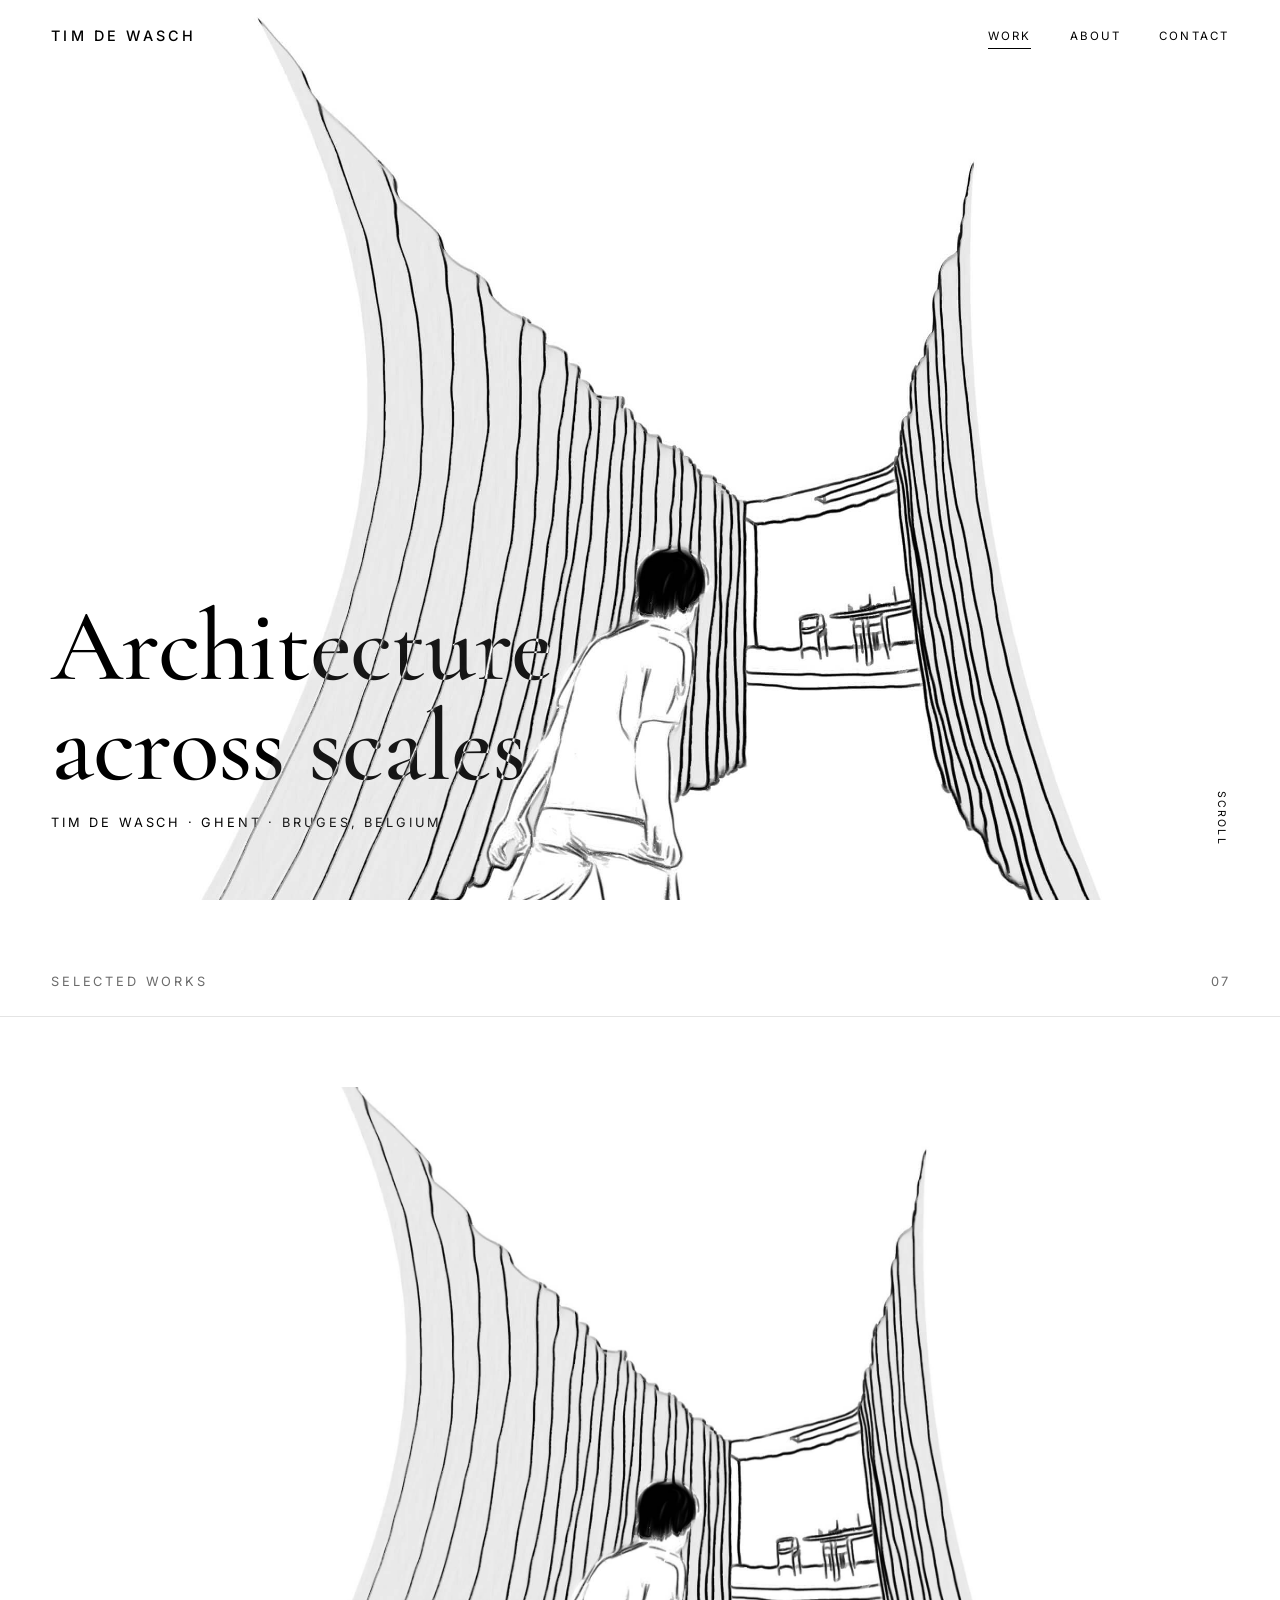
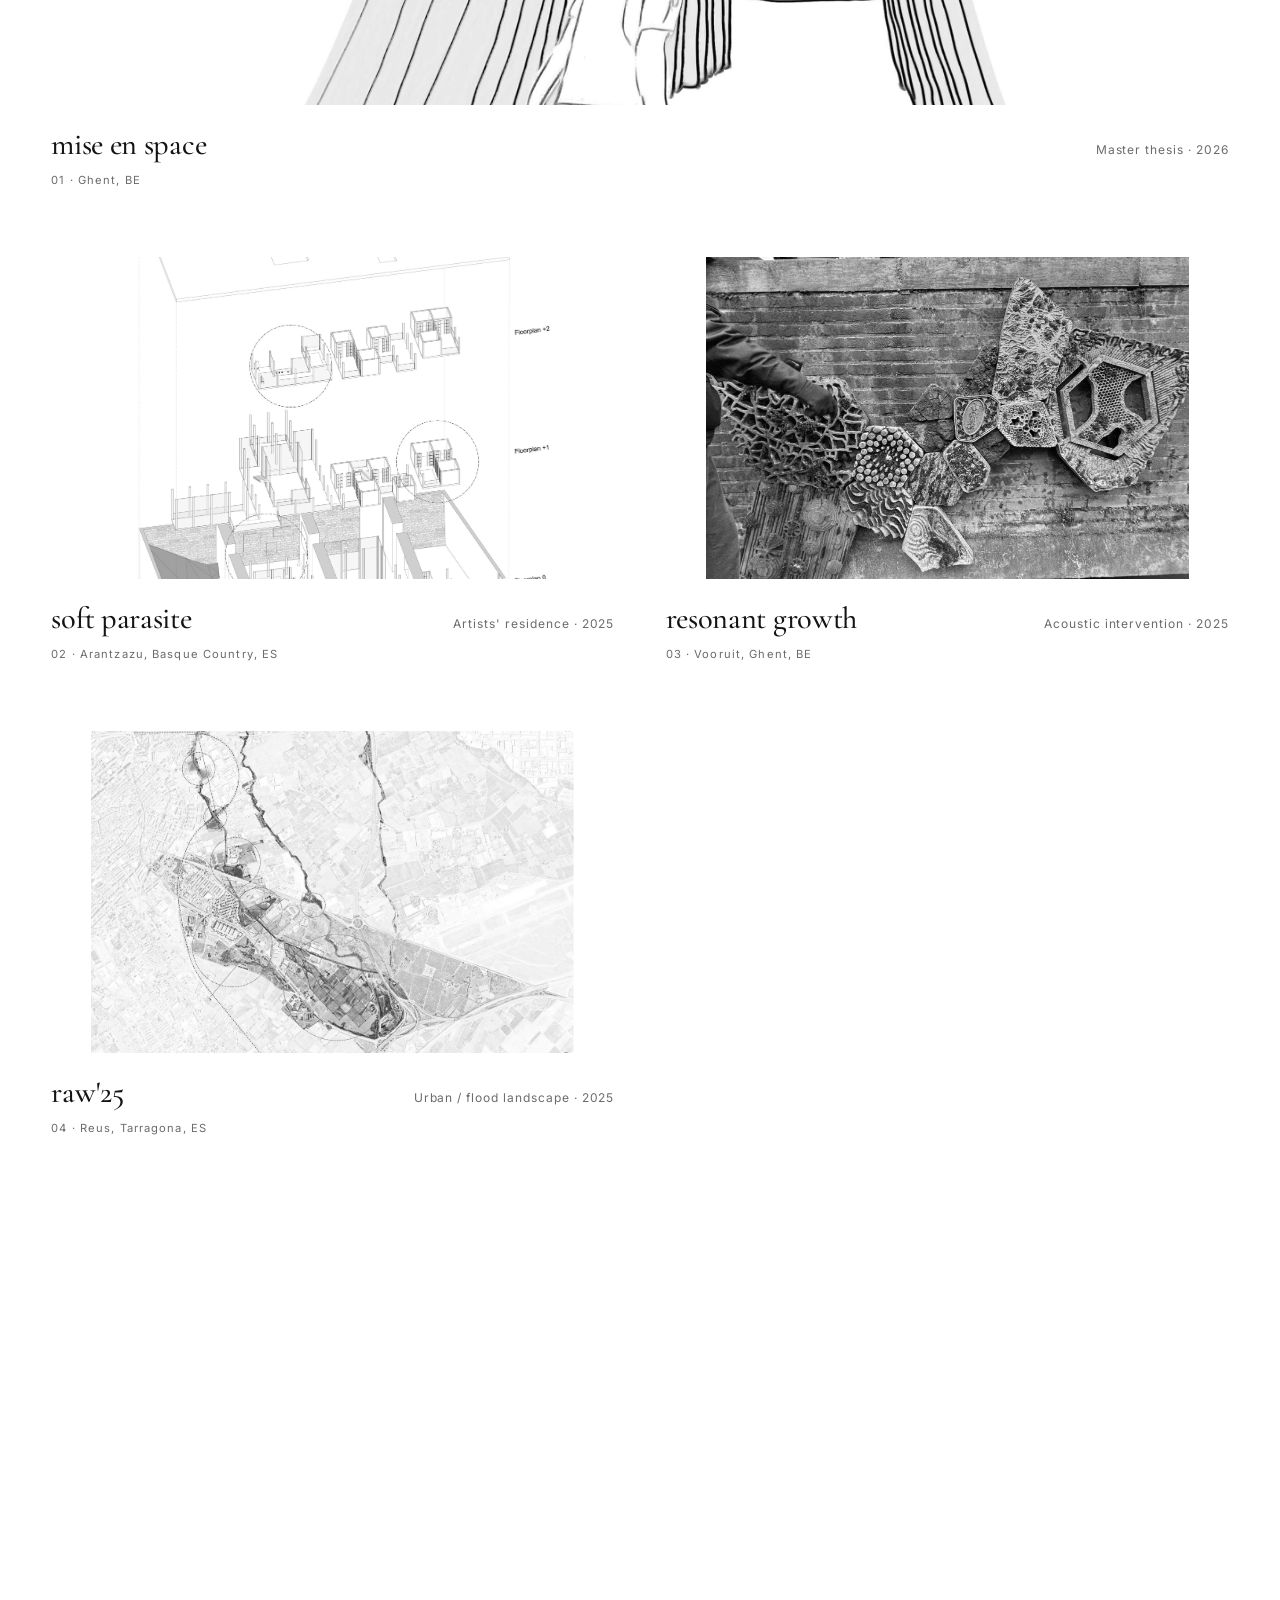
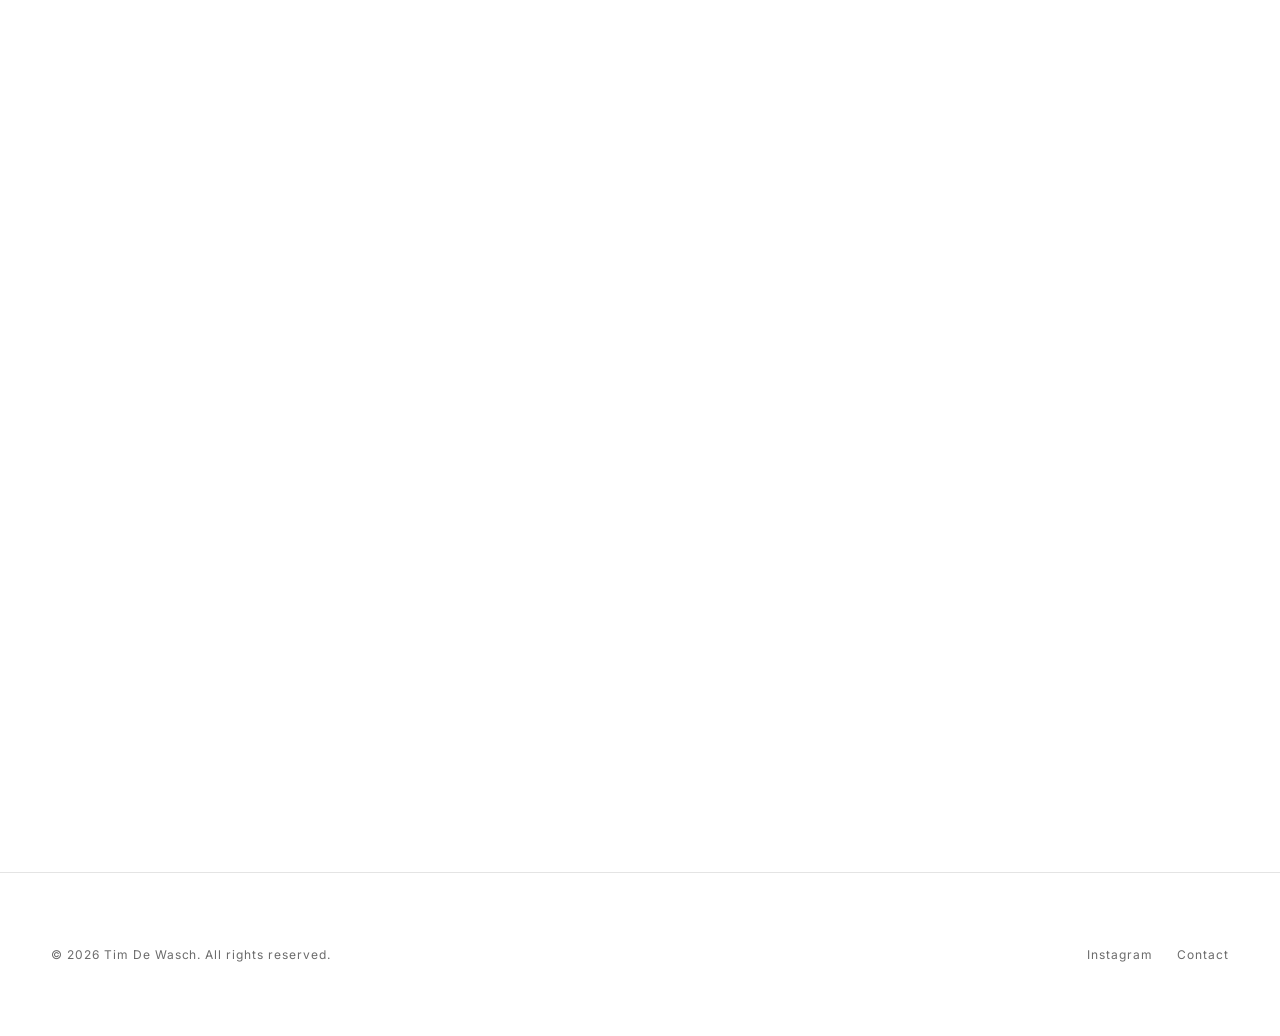
==== index.html @ 34468155 "Fix mismatched project photos, cap image size, add captions and em-dash cleanup Re-matched photos to" ====
<!DOCTYPE html>
<html lang="en">
<head>
  <meta charset="UTF-8">
  <meta name="viewport" content="width=device-width, initial-scale=1.0">
  <title>Tim De Wasch · Architecture Portfolio</title>
  <meta name="description" content="Architecture portfolio of Tim De Wasch, selected works 2023-2026.">
  <link rel="preconnect" href="https://fonts.googleapis.com">
  <link rel="preconnect" href="https://fonts.gstatic.com" crossorigin>
  <link href="https://fonts.googleapis.com/css2?family=Cormorant+Garamond:wght@400;500&family=Inter:wght@400;500&display=swap" rel="stylesheet">
  <link rel="icon" type="image/svg+xml" href="assets/favicon.svg">
  <link rel="stylesheet" href="css/style.css">
</head>
<body data-page="work">

  <header class="site-header" data-header></header>

  <main>
    <section class="hero" data-hero></section>

    <div class="section-head">
      <h2>Selected Works</h2>
      <span class="count" data-count>00</span>
    </div>

    <section class="work-grid" data-grid></section>
  </main>

  <footer class="site-footer" data-footer></footer>

  <script src="js/data.js"></script>
  <script src="js/main.js"></script>
  <script src="js/home.js"></script>
</body>
</html>
---- css/style.css ----
/* =============================================================================
   Jane Doe Architecture Portfolio
   Minimalist / monochrome system. Edit the variables below to retheme.
   ========================================================================== */

:root {
  --ink: #141414;          /* primary text */
  --ink-soft: #6b6b6b;     /* meta / secondary text */
  --line: #e4e4e4;         /* hairlines */
  --paper: #ffffff;        /* background */
  --paper-2: #f6f6f5;      /* alt panels */

  --font-sans: "Inter", -apple-system, BlinkMacSystemFont, "Segoe UI", Helvetica, Arial, sans-serif;
  --font-serif: "Cormorant Garamond", Georgia, "Times New Roman", serif;

  --maxw: 1400px;
  --pad: clamp(1.25rem, 4vw, 4rem);
  --header-h: 72px;
  --ease: cubic-bezier(0.16, 1, 0.3, 1);
}

* { box-sizing: border-box; }

html { scroll-behavior: smooth; -webkit-text-size-adjust: 100%; }

body {
  margin: 0;
  background: var(--paper);
  color: var(--ink);
  font-family: var(--font-sans);
  font-size: 16px;
  line-height: 1.6;
  font-feature-settings: "kern" 1, "liga" 1;
  -webkit-font-smoothing: antialiased;
  text-rendering: optimizeLegibility;
}

img { display: block; max-width: 100%; height: auto; }

a { color: inherit; text-decoration: none; }

h1, h2, h3 { font-weight: 400; margin: 0; letter-spacing: -0.01em; }

/* ----------------------------------------------------------------- header -- */
.site-header {
  position: fixed;
  inset: 0 0 auto 0;
  height: var(--header-h);
  display: flex;
  align-items: center;
  justify-content: space-between;
  padding: 0 var(--pad);
  z-index: 100;
  mix-blend-mode: difference;            /* near-invisible over any image */
  color: #fff;
}
/* When over plain pages, fall back to solid ink (no blend needed) */
body.solid-header .site-header { mix-blend-mode: normal; color: var(--ink); }

.site-header.scrolled {
  background: rgba(255, 255, 255, 0.85);
  backdrop-filter: saturate(140%) blur(10px);
  mix-blend-mode: normal;
  color: var(--ink);
  border-bottom: 1px solid var(--line);
}

.logo {
  font-size: 0.9rem;
  letter-spacing: 0.22em;
  text-transform: uppercase;
  font-weight: 500;
}

.site-nav { display: flex; gap: clamp(1.25rem, 3vw, 2.5rem); }
.site-nav a {
  font-size: 0.72rem;
  letter-spacing: 0.18em;
  text-transform: uppercase;
  position: relative;
  padding: 2px 0;
}
.site-nav a::after {
  content: "";
  position: absolute;
  left: 0; bottom: -2px;
  width: 100%; height: 1px;
  background: currentColor;
  transform: scaleX(0);
  transform-origin: left;
  transition: transform 0.4s var(--ease);
}
.site-nav a:hover::after,
.site-nav a[aria-current="page"]::after { transform: scaleX(1); }

.nav-toggle { display: none; background: none; border: 0; cursor: pointer; padding: 8px; color: inherit; }
.nav-toggle span { display: block; width: 22px; height: 1.5px; background: currentColor; margin: 5px 0; transition: 0.3s var(--ease); }

/* ------------------------------------------------------------------- hero -- */
.hero {
  height: 100vh;
  min-height: 560px;
  position: relative;
  display: flex;
  align-items: flex-end;
  overflow: hidden;
}
.hero-bg {
  position: absolute; inset: 0;
  width: 100%; height: 100%;
  object-fit: cover;
  filter: grayscale(100%);
}
.hero-inner {
  position: relative;
  padding: var(--pad);
  padding-bottom: clamp(2rem, 6vh, 5rem);
  color: #fff;
  mix-blend-mode: difference;
  width: 100%;
}
.hero h1 {
  font-family: var(--font-serif);
  font-size: clamp(2.6rem, 8vw, 6.5rem);
  line-height: 0.98;
  font-weight: 500;
  max-width: 14ch;
}
.hero .hero-sub {
  margin-top: 1rem;
  font-size: 0.8rem;
  letter-spacing: 0.22em;
  text-transform: uppercase;
}
.scroll-cue {
  position: absolute;
  right: var(--pad); bottom: clamp(2rem, 6vh, 5rem);
  font-size: 0.66rem; letter-spacing: 0.2em; text-transform: uppercase;
  color: #fff; mix-blend-mode: difference;
  writing-mode: vertical-rl;
}

/* ------------------------------------------------------------ work / grid -- */
.section-head {
  display: flex;
  align-items: baseline;
  justify-content: space-between;
  padding: clamp(3rem, 8vh, 6rem) var(--pad) 1.5rem;
  border-bottom: 1px solid var(--line);
}
.section-head h2 {
  font-size: 0.8rem; letter-spacing: 0.22em; text-transform: uppercase; color: var(--ink-soft);
}
.section-head .count { font-size: 0.8rem; color: var(--ink-soft); letter-spacing: 0.1em; }

.work-grid {
  display: grid;
  grid-template-columns: repeat(2, 1fr);
  gap: clamp(1.5rem, 4vw, 3.5rem);
  padding: clamp(2rem, 6vh, 4rem) var(--pad) clamp(4rem, 10vh, 7rem);
  max-width: var(--maxw);
  margin: 0 auto;
}
/* Editorial rhythm: every 3rd item spans full width for a feed-like feel */
.work-grid .work-item:nth-child(4n + 1) { grid-column: 1 / -1; }

.work-item { display: block; }
.work-figure {
  position: relative;
  overflow: hidden;
  background: var(--paper-2);
  aspect-ratio: 3 / 2;
}
.work-item:nth-child(4n + 1) .work-figure { aspect-ratio: 16 / 9; }
.work-figure img {
  width: 100%; height: 100%; object-fit: cover;
  filter: grayscale(100%);
  transition: transform 0.9s var(--ease), filter 0.6s var(--ease);
}
.work-item:hover .work-figure img { transform: scale(1.04); filter: grayscale(0%); }

.work-meta {
  display: flex;
  align-items: baseline;
  justify-content: space-between;
  gap: 1rem;
  margin-top: 0.9rem;
}
.work-meta h3 { font-family: var(--font-serif); font-size: clamp(1.3rem, 2.4vw, 1.9rem); font-weight: 500; }
.work-meta .work-loc { font-size: 0.75rem; letter-spacing: 0.08em; color: var(--ink-soft); white-space: nowrap; }
.work-index {
  font-size: 0.7rem; letter-spacing: 0.1em; color: var(--ink-soft);
  margin-top: 0.15rem; display: block;
}

/* --------------------------------------------------------------- generic -- */
main.page { padding-top: var(--header-h); }

.wrap { max-width: var(--maxw); margin: 0 auto; padding: 0 var(--pad); }
.narrow { max-width: 760px; }

.page-title {
  font-family: var(--font-serif);
  font-size: clamp(2.4rem, 6vw, 4.5rem);
  font-weight: 500;
  line-height: 1;
  padding: clamp(3rem, 10vh, 7rem) 0 0.5rem;
}
.eyebrow { font-size: 0.72rem; letter-spacing: 0.24em; text-transform: uppercase; color: var(--ink-soft); }

/* ------------------------------------------------------------------ about -- */
.about-layout {
  display: grid;
  grid-template-columns: 0.9fr 1.1fr;
  gap: clamp(2rem, 6vw, 5rem);
  align-items: start;
  padding: clamp(2rem, 6vh, 4rem) 0 clamp(4rem, 10vh, 7rem);
}
.portrait { width: 100%; filter: grayscale(100%); background: var(--paper-2); }
.about-body p { font-size: clamp(1rem, 1.3vw, 1.15rem); margin: 0 0 1.4rem; max-width: 56ch; }
.about-body p:first-child { font-family: var(--font-serif); font-size: clamp(1.3rem, 2.2vw, 1.7rem); line-height: 1.4; color: var(--ink); }

.about-meta { font-size: 0.78rem; letter-spacing: 0.06em; color: var(--ink-soft); margin: 1.5rem 0 0; }

/* CV blocks */
.cv {
  display: grid;
  grid-template-columns: repeat(2, 1fr);
  gap: clamp(2rem, 5vw, 4rem) clamp(2rem, 6vw, 5rem);
  padding: clamp(2rem, 6vh, 4rem) 0 clamp(4rem, 10vh, 7rem);
  border-top: 1px solid var(--line);
}
.cv-block h2 {
  font-size: 0.72rem; letter-spacing: 0.22em; text-transform: uppercase; color: var(--ink-soft);
  padding-bottom: 1rem; margin-bottom: 0.5rem; border-bottom: 1px solid var(--line);
}
.cv-row { display: grid; grid-template-columns: 90px 1fr; gap: 1rem; padding: 0.85rem 0; border-bottom: 1px solid var(--line); }
.cv-row .yr { font-size: 0.75rem; letter-spacing: 0.06em; color: var(--ink-soft); padding-top: 0.15rem; }
.cv-row .pl { font-size: 0.98rem; }
.cv-row .pl small { display: block; color: var(--ink-soft); font-size: 0.85rem; margin-top: 0.2rem; }
.cv-tags { display: flex; flex-wrap: wrap; gap: 0.5rem; }
.cv-tags span {
  border: 1px solid var(--line); padding: 0.45rem 0.8rem;
  font-size: 0.78rem; letter-spacing: 0.04em; color: var(--ink);
}
.cv-langs { list-style: none; margin: 0; padding: 0; }
.cv-langs li { display: flex; justify-content: space-between; padding: 0.7rem 0; border-bottom: 1px solid var(--line); font-size: 0.92rem; }
.cv-langs li em { font-style: normal; color: var(--ink-soft); font-size: 0.82rem; }

.btn {
  display: inline-block;
  margin-top: 0.5rem;
  padding: 0.85rem 1.6rem;
  border: 1px solid var(--ink);
  font-size: 0.72rem; letter-spacing: 0.18em; text-transform: uppercase;
  transition: background 0.35s var(--ease), color 0.35s var(--ease);
}
.btn:hover { background: var(--ink); color: var(--paper); }

/* ---------------------------------------------------------------- contact -- */
.contact-layout { padding: clamp(2rem, 6vh, 4rem) 0 clamp(5rem, 12vh, 8rem); }
.contact-list { list-style: none; margin: 2rem 0 0; padding: 0; border-top: 1px solid var(--line); }
.contact-list li {
  display: flex; align-items: baseline; gap: 2rem;
  padding: 1.4rem 0; border-bottom: 1px solid var(--line);
}
.contact-list li span {
  flex: 0 0 130px; font-size: 0.72rem; letter-spacing: 0.18em; text-transform: uppercase; color: var(--ink-soft);
}
.contact-list li a, .contact-list li .val {
  font-family: var(--font-serif); font-size: clamp(1.3rem, 3vw, 2.1rem); position: relative;
}
.contact-list li a::after {
  content: ""; position: absolute; left: 0; bottom: 0; width: 100%; height: 1px;
  background: currentColor; transform: scaleX(0); transform-origin: left; transition: transform 0.4s var(--ease);
}
.contact-list li a:hover::after { transform: scaleX(1); }

/* -------------------------------------------------------- project detail -- */
.project-hero { padding: clamp(3rem, 10vh, 7rem) 0 clamp(1.5rem, 4vh, 3rem); border-bottom: 1px solid var(--line); }
.project-hero h1 { font-family: var(--font-serif); font-size: clamp(2.4rem, 7vw, 5rem); font-weight: 500; line-height: 1; margin-top: 0.5rem; }
.project-facts {
  display: grid; grid-template-columns: repeat(auto-fit, minmax(150px, 1fr));
  gap: 1.5rem; padding: 2rem 0 0;
}
.project-facts dt { font-size: 0.68rem; letter-spacing: 0.18em; text-transform: uppercase; color: var(--ink-soft); margin-bottom: 0.35rem; }
.project-facts dd { margin: 0; font-size: 0.95rem; }

.project-intro { padding: clamp(2.5rem, 7vh, 5rem) 0; }
.project-intro p { font-size: clamp(1.1rem, 1.6vw, 1.35rem); max-width: 60ch; margin: 0 0 1.4rem; }
.project-intro p:first-child { font-family: var(--font-serif); font-size: clamp(1.4rem, 2.6vw, 2rem); line-height: 1.4; }

.project-images { display: grid; gap: clamp(1rem, 3vw, 2.5rem); padding-bottom: clamp(3rem, 8vh, 6rem); }
.project-image { margin: 0; }
.project-images img { width: 100%; max-height: 80vh; object-fit: cover; background: var(--paper-2); filter: grayscale(100%); cursor: zoom-in; transition: filter 0.5s var(--ease); }
.project-images img:hover { filter: grayscale(0%); }
.project-image.is-main img { max-height: 90vh; }
.project-image figcaption { margin-top: 0.6rem; font-size: 0.75rem; letter-spacing: 0.06em; color: var(--ink-soft); }

.project-nav {
  display: flex; justify-content: space-between; gap: 1rem;
  padding: clamp(2rem, 6vh, 4rem) 0; border-top: 1px solid var(--line);
}
.project-nav a { font-size: 0.75rem; letter-spacing: 0.14em; text-transform: uppercase; color: var(--ink-soft); transition: color 0.3s var(--ease); }
.project-nav a:hover { color: var(--ink); }
.project-nav a span { display: block; font-family: var(--font-serif); font-size: 1.3rem; text-transform: none; letter-spacing: 0; color: var(--ink); margin-top: 0.3rem; }
.project-nav a.next { text-align: right; }

/* -------------------------------------------------------------- lightbox -- */
.lightbox {
  position: fixed; inset: 0; z-index: 200;
  background: rgba(20, 20, 20, 0.94);
  display: flex; align-items: center; justify-content: center;
  padding: 4vw;
  opacity: 0; pointer-events: none; transition: opacity 0.4s var(--ease);
}
.lightbox.open { opacity: 1; pointer-events: auto; }
.lightbox img { max-width: 100%; max-height: 90vh; object-fit: contain; }
.lightbox-close { position: absolute; top: 1.5rem; right: 2rem; color: #fff; font-size: 1.6rem; background: none; border: 0; cursor: pointer; line-height: 1; }

/* ---------------------------------------------------------------- footer -- */
.site-footer {
  border-top: 1px solid var(--line);
  padding: clamp(3rem, 8vh, 5rem) var(--pad);
  display: flex; flex-wrap: wrap; gap: 1.5rem;
  align-items: baseline; justify-content: space-between;
  font-size: 0.75rem; letter-spacing: 0.08em; color: var(--ink-soft);
}
.site-footer .foot-links { display: flex; gap: 1.5rem; }
.site-footer a:hover { color: var(--ink); }

/* ------------------------------------------------------------- reveal fx -- */
.reveal { opacity: 0; transform: translateY(24px); transition: opacity 0.9s var(--ease), transform 0.9s var(--ease); }
.reveal.in { opacity: 1; transform: none; }

/* ----------------------------------------------------------- responsive -- */
@media (max-width: 820px) {
  .about-layout { grid-template-columns: 1fr; }
  .cv { grid-template-columns: 1fr; }
  .portrait { max-width: 360px; }
  .work-grid { grid-template-columns: 1fr; }
  .work-grid .work-item:nth-child(4n + 1) { grid-column: auto; }
  .work-item:nth-child(4n + 1) .work-figure { aspect-ratio: 3 / 2; }

  .nav-toggle { display: block; }
  .site-nav {
    position: fixed; inset: var(--header-h) 0 auto 0;
    flex-direction: column; gap: 0;
    background: var(--paper); color: var(--ink);
    border-bottom: 1px solid var(--line);
    transform: translateY(-120%); transition: transform 0.45s var(--ease);
    padding: 1rem var(--pad) 1.5rem;
  }
  .site-header.nav-open .site-nav { transform: none; }
  .site-header.nav-open { mix-blend-mode: normal; background: var(--paper); color: var(--ink); }
  .site-nav a { padding: 0.9rem 0; font-size: 0.8rem; border-bottom: 1px solid var(--line); }
  .site-nav a:last-child { border-bottom: 0; }
}

@media (prefers-reduced-motion: reduce) {
  * { animation: none !important; transition: none !important; scroll-behavior: auto !important; }
  .reveal { opacity: 1; transform: none; }
}
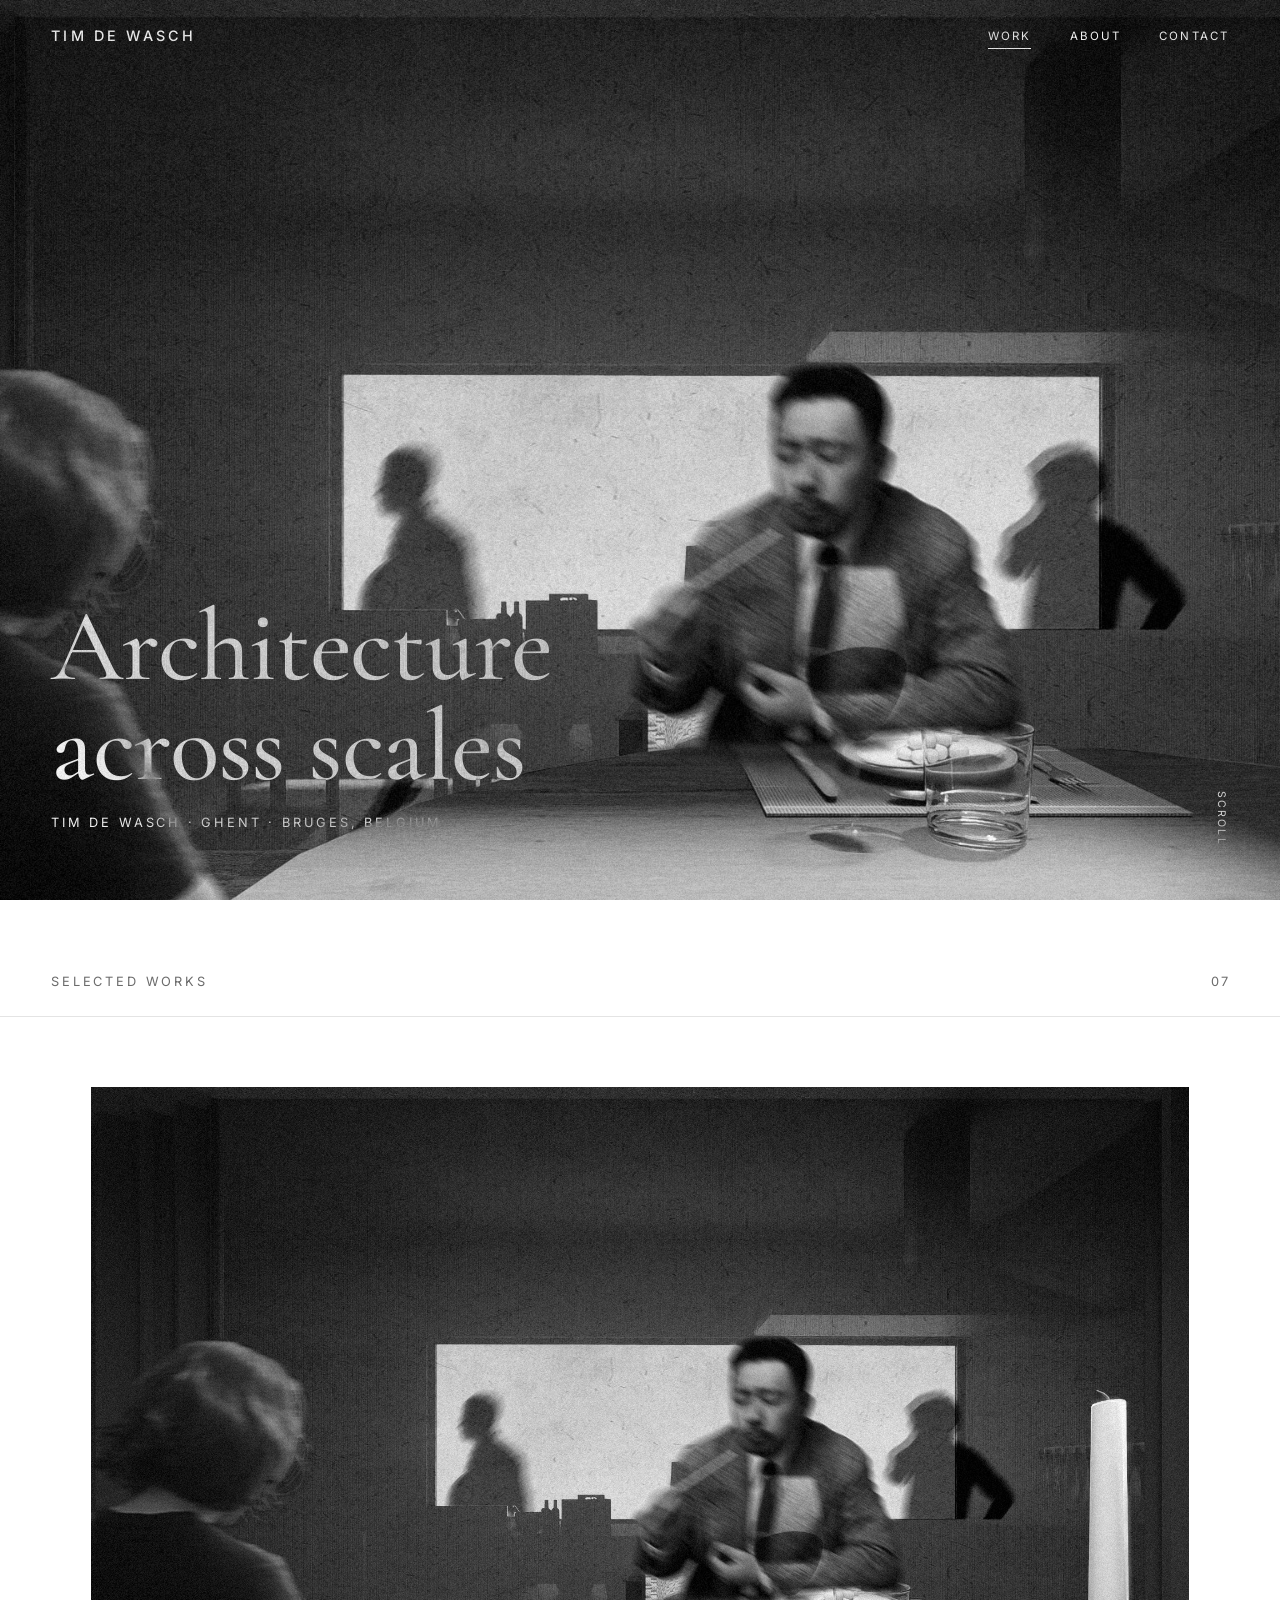
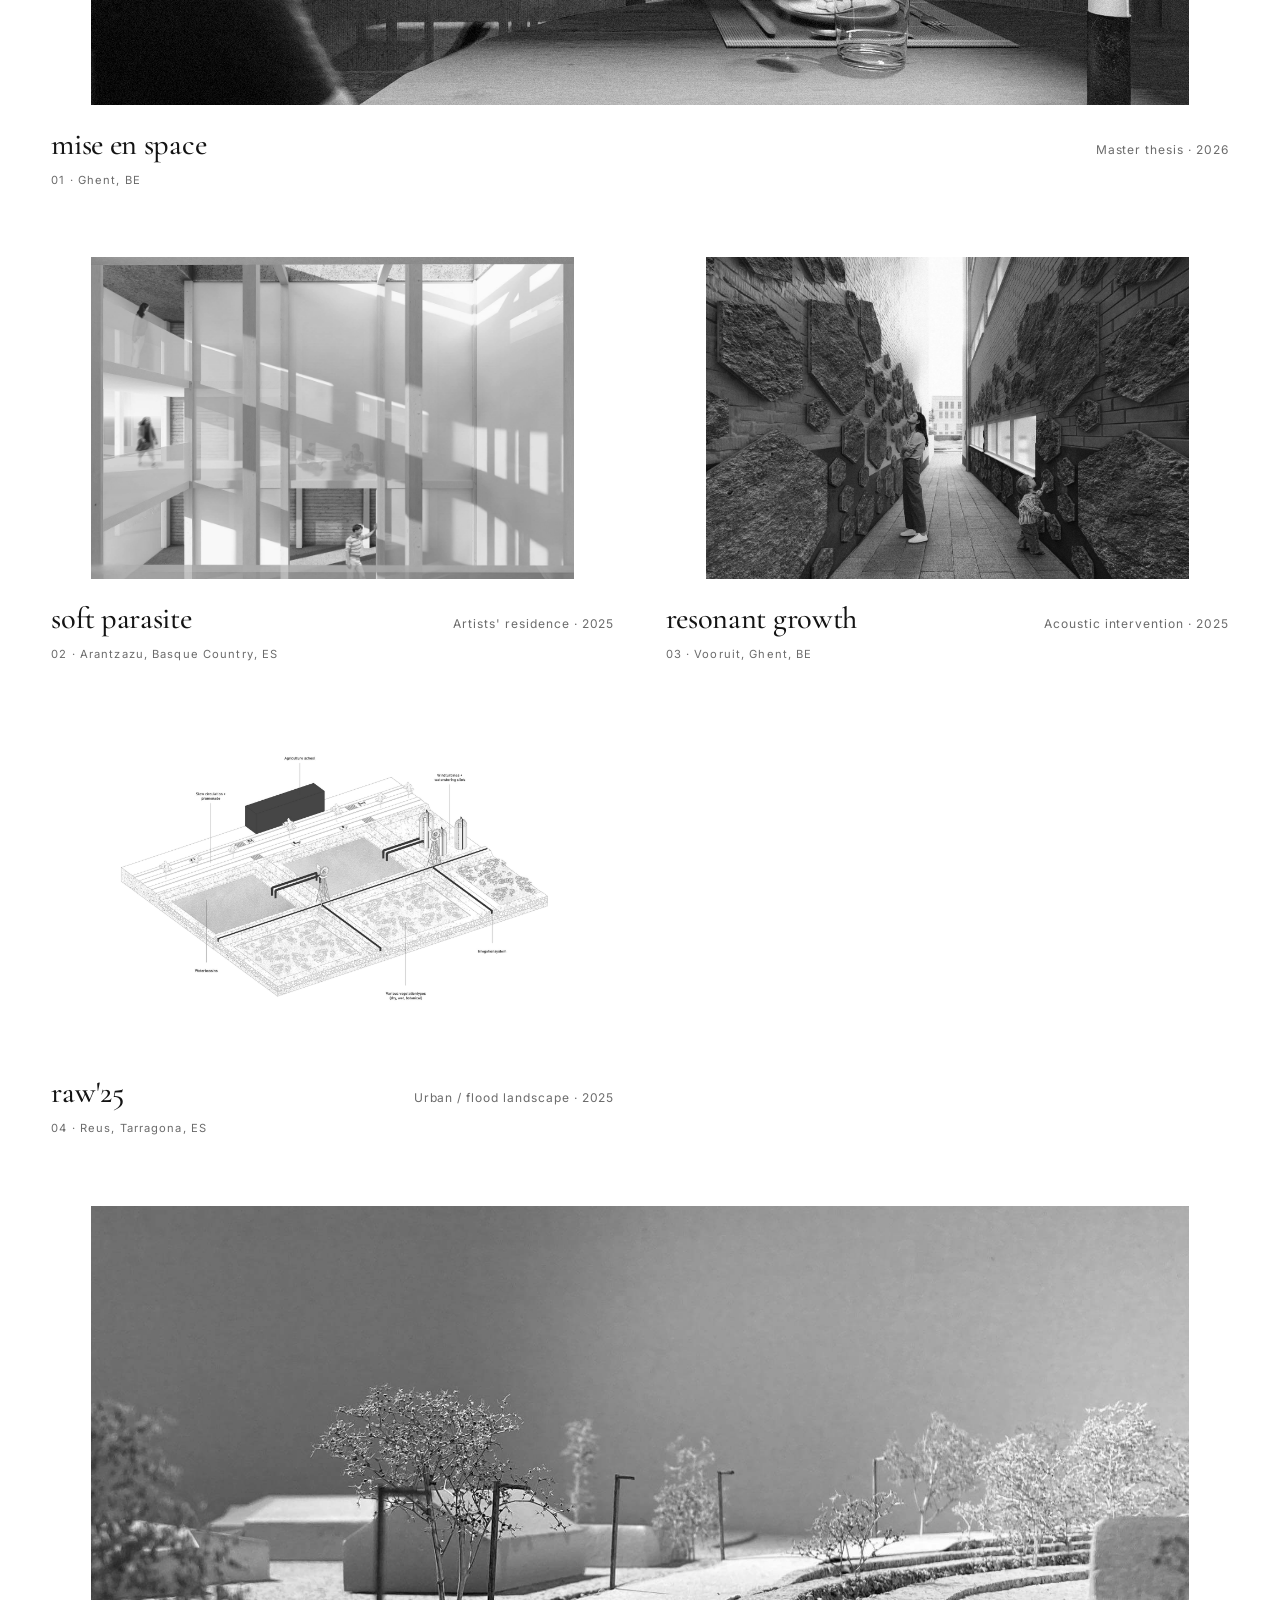
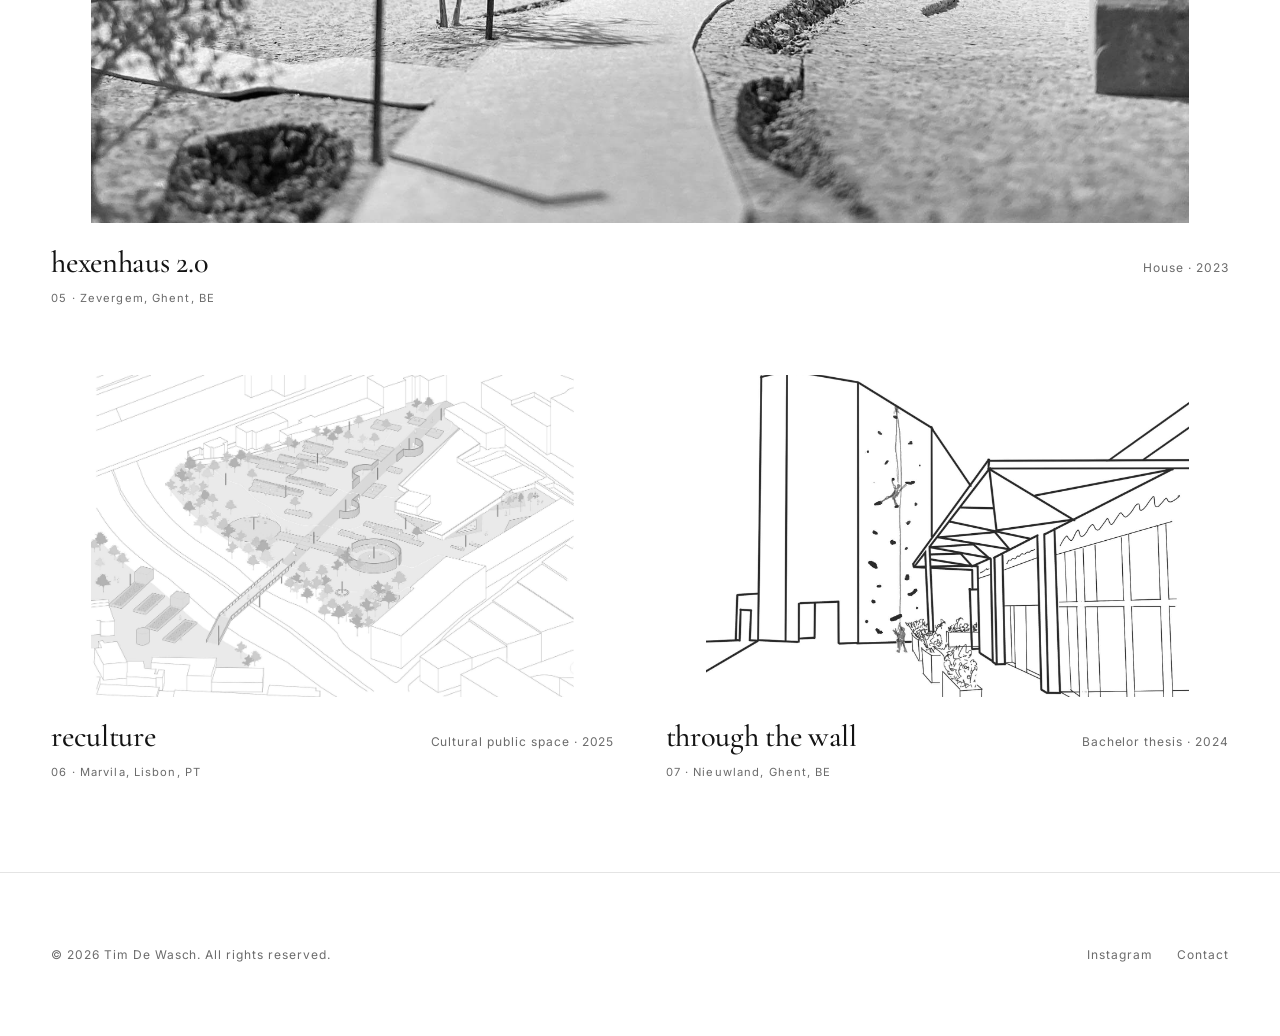
==== commit 1c212809: "Use the strongest render as cover for each project and rework image gallery Swapped each project's c" ====
--- a/index.html
+++ b/index.html
@@ -7,7 +7,7 @@
   <meta name="description" content="Architecture portfolio of Tim De Wasch, selected works 2023-2026.">
   <link rel="preconnect" href="https://fonts.googleapis.com">
   <link rel="preconnect" href="https://fonts.gstatic.com" crossorigin>
-  <link href="https://fonts.googleapis.com/css2?family=Cormorant+Garamond:wght@400;500&family=Inter:wght@400;500&display=swap" rel="stylesheet">
+  <link href="https://fonts.googleapis.com/css2?family=Cormorant+Garamond:wght@400;500;600&family=Inter:wght@300;400;500;600&display=swap" rel="stylesheet">
   <link rel="icon" type="image/svg+xml" href="assets/favicon.svg">
   <link rel="stylesheet" href="css/style.css">
 </head>
--- a/css/style.css
+++ b/css/style.css
@@ -290,12 +290,27 @@
 .project-intro p { font-size: clamp(1.1rem, 1.6vw, 1.35rem); max-width: 60ch; margin: 0 0 1.4rem; }
 .project-intro p:first-child { font-family: var(--font-serif); font-size: clamp(1.4rem, 2.6vw, 2rem); line-height: 1.4; }
 
-.project-images { display: grid; gap: clamp(1rem, 3vw, 2.5rem); padding-bottom: clamp(3rem, 8vh, 6rem); }
+.project-images {
+  display: grid;
+  grid-template-columns: repeat(2, 1fr);
+  gap: clamp(1.25rem, 3vw, 2.5rem);
+  padding-bottom: clamp(4rem, 10vh, 7rem);
+}
 .project-image { margin: 0; }
-.project-images img { width: 100%; max-height: 80vh; object-fit: cover; background: var(--paper-2); filter: grayscale(100%); cursor: zoom-in; transition: filter 0.5s var(--ease); }
-.project-images img:hover { filter: grayscale(0%); }
-.project-image.is-main img { max-height: 90vh; }
-.project-image figcaption { margin-top: 0.6rem; font-size: 0.75rem; letter-spacing: 0.06em; color: var(--ink-soft); }
+.project-image.is-main { grid-column: 1 / -1; }
+.project-images img {
+  width: 100%; max-height: 85vh; object-fit: cover;
+  background: var(--paper-2); filter: grayscale(100%);
+  cursor: zoom-in; transition: filter 0.6s var(--ease), transform 0.9s var(--ease);
+}
+.project-image:not(.is-main) img { aspect-ratio: 4 / 3; }
+.project-images img:hover { filter: grayscale(0%); transform: scale(1.015); }
+.project-image.is-main img { max-height: 92vh; aspect-ratio: auto; }
+.project-image figcaption {
+  margin-top: 0.7rem;
+  font-size: 0.72rem; letter-spacing: 0.1em; text-transform: uppercase;
+  color: var(--ink-soft);
+}
 
 .project-nav {
   display: flex; justify-content: space-between; gap: 1rem;
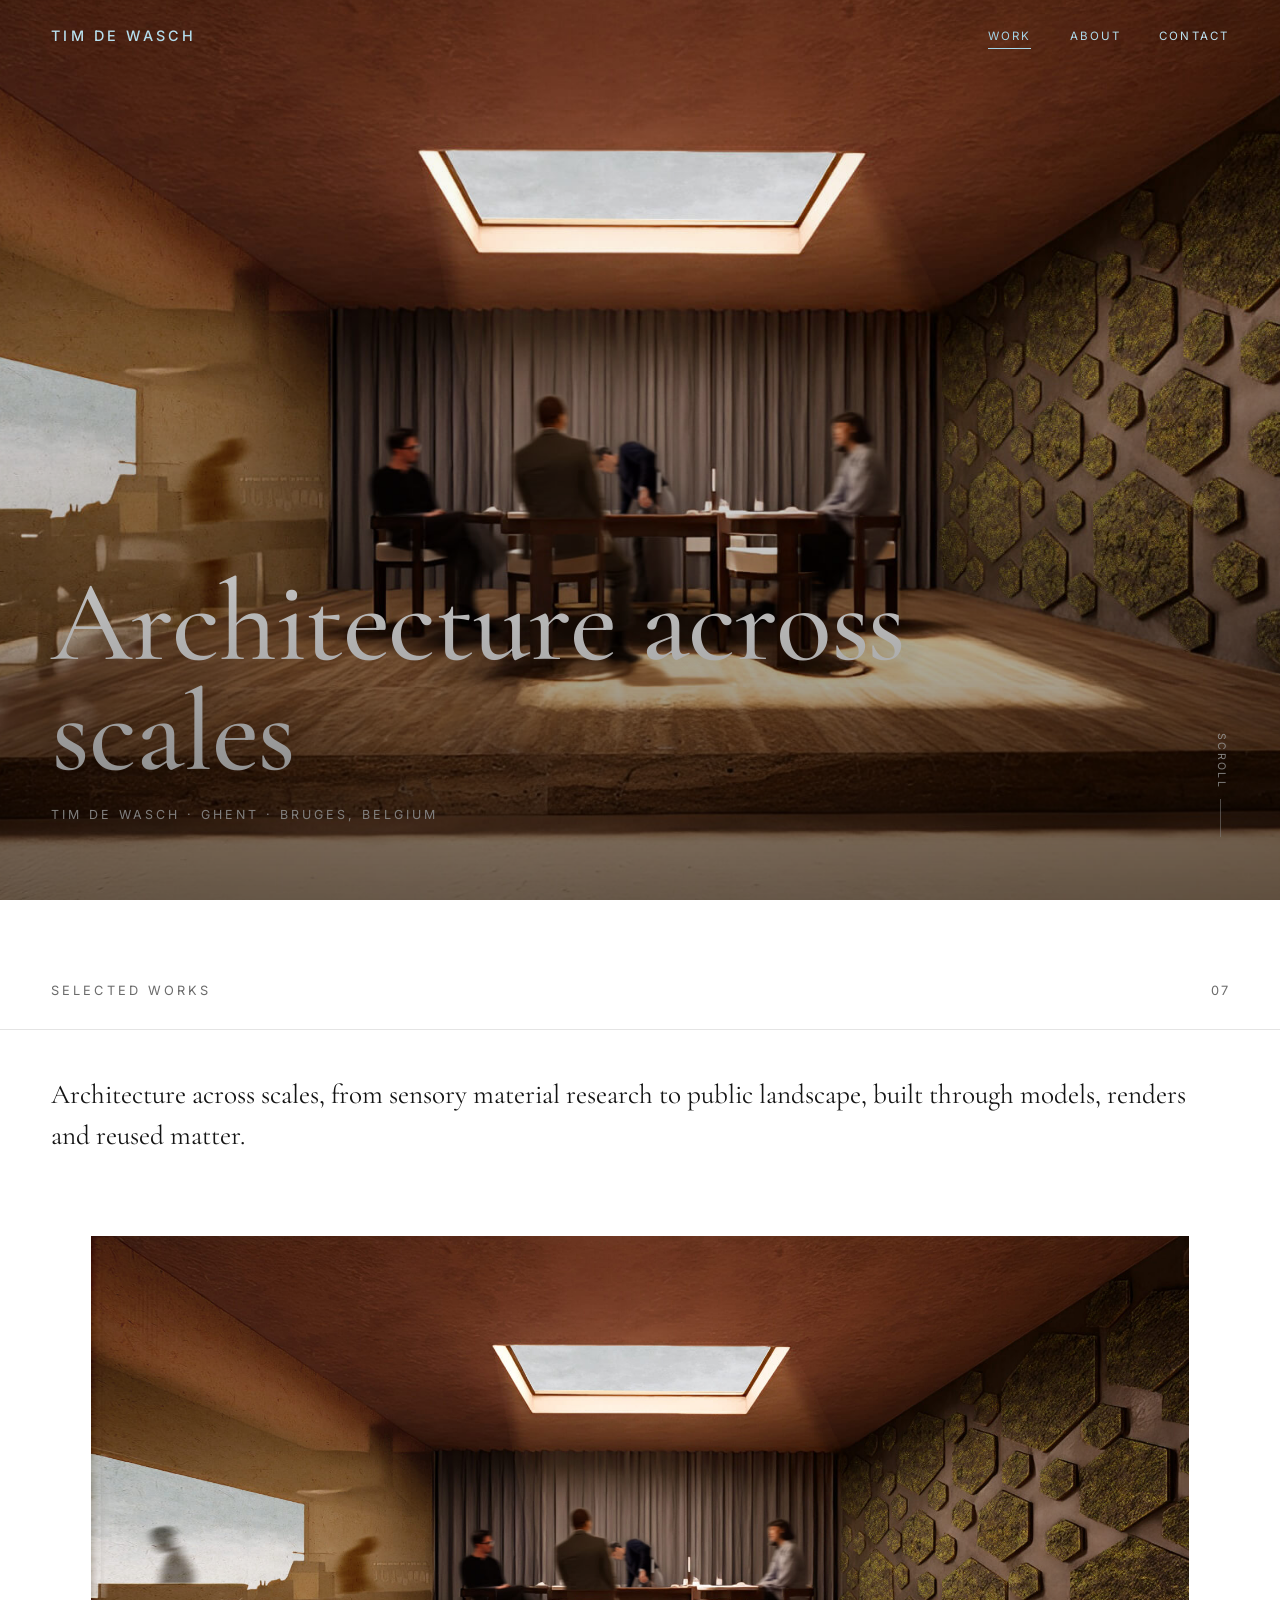
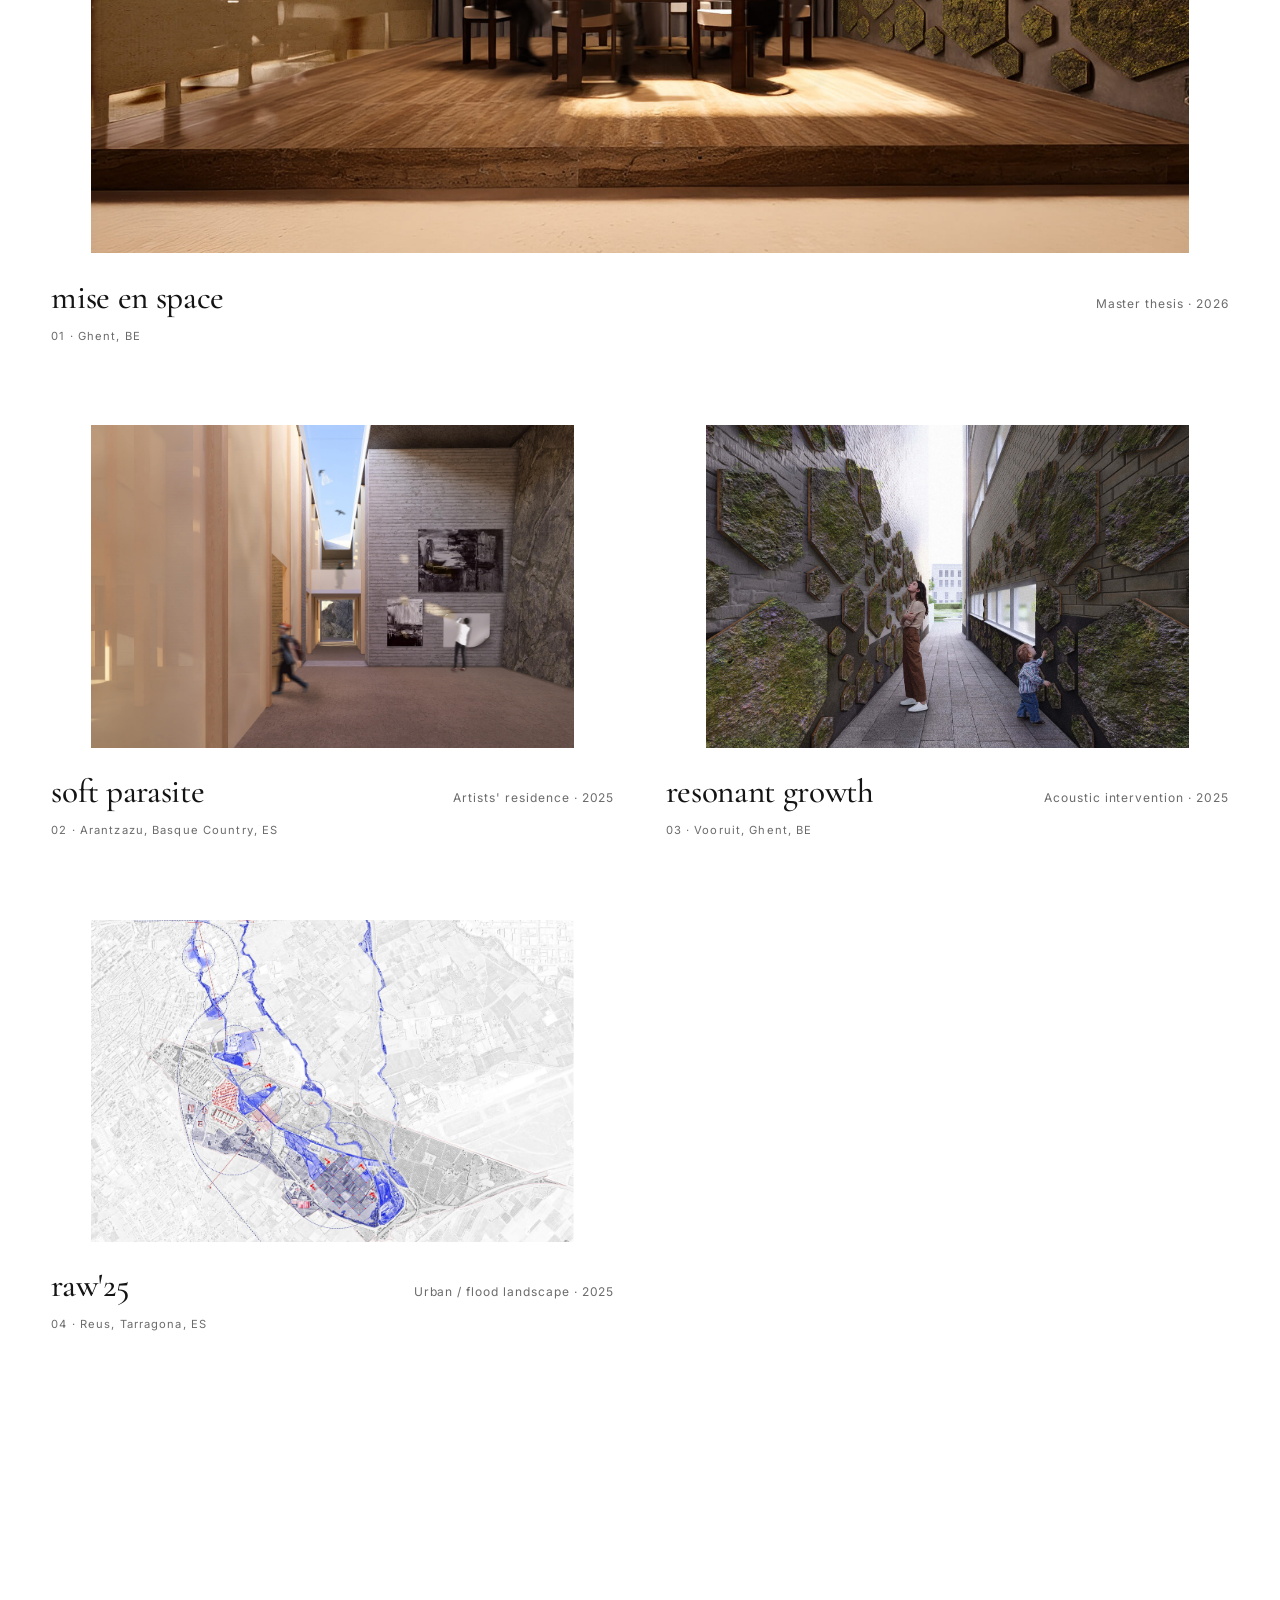
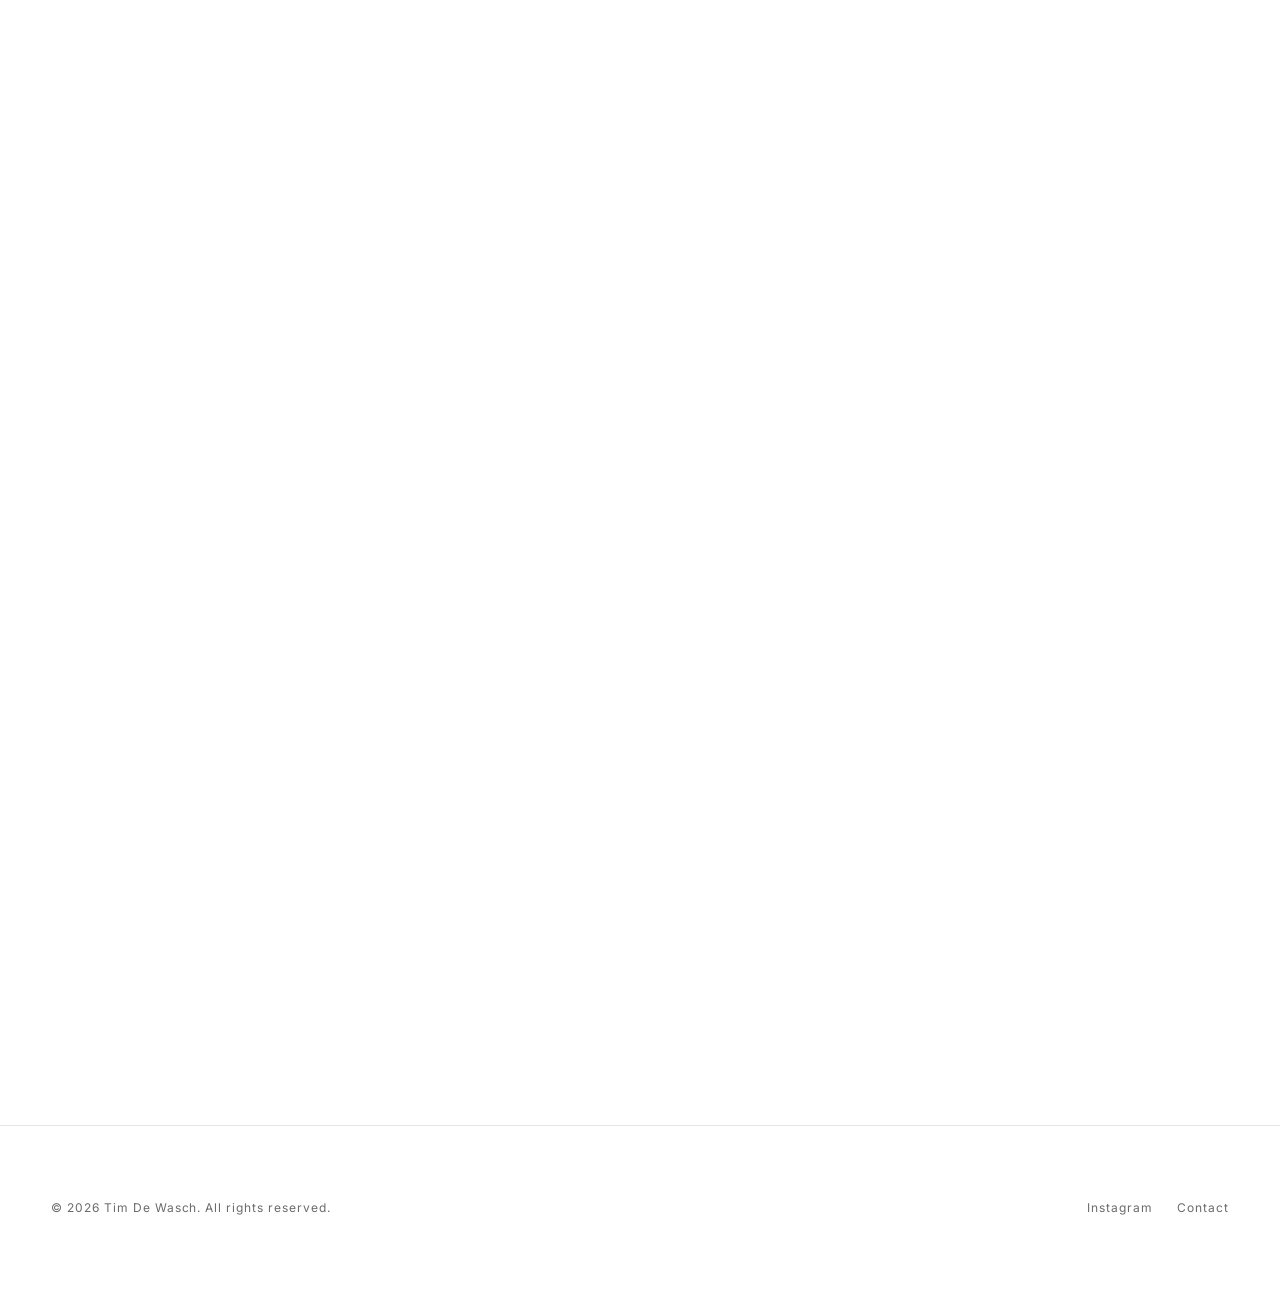
==== commit 74235c25: "Elevate visual design toward a top-tier portfolio feel Researched award-winning portfolio convention" ====
--- a/index.html
+++ b/index.html
@@ -22,6 +22,7 @@
       <h2>Selected Works</h2>
       <span class="count" data-count>00</span>
     </div>
+    <p class="section-note reveal">Architecture across scales, from sensory material research to public landscape, built through models, renders and reused matter.</p>
 
     <section class="work-grid" data-grid></section>
   </main>
--- a/css/style.css
+++ b/css/style.css
@@ -109,55 +109,78 @@
   position: absolute; inset: 0;
   width: 100%; height: 100%;
   object-fit: cover;
-  filter: grayscale(100%);
+  transform: scale(1.03);
+  animation: hero-settle 1.6s var(--ease) forwards;
+}
+@keyframes hero-settle { from { transform: scale(1.08); } to { transform: scale(1.03); } }
+.hero::after {
+  content: "";
+  position: absolute; inset: 0;
+  background: linear-gradient(180deg, rgba(0,0,0,0.05) 0%, rgba(0,0,0,0) 35%, rgba(0,0,0,0.55) 100%);
+  pointer-events: none;
 }
 .hero-inner {
   position: relative;
   padding: var(--pad);
-  padding-bottom: clamp(2rem, 6vh, 5rem);
+  padding-bottom: clamp(2.5rem, 7vh, 5.5rem);
   color: #fff;
-  mix-blend-mode: difference;
   width: 100%;
 }
 .hero h1 {
   font-family: var(--font-serif);
-  font-size: clamp(2.6rem, 8vw, 6.5rem);
-  line-height: 0.98;
+  font-size: clamp(2.8rem, 9vw, 7.5rem);
+  line-height: 0.95;
   font-weight: 500;
-  max-width: 14ch;
+  max-width: 16ch;
+  letter-spacing: -0.01em;
+  text-shadow: 0 2px 28px rgba(0,0,0,0.18);
 }
 .hero .hero-sub {
-  margin-top: 1rem;
-  font-size: 0.8rem;
-  letter-spacing: 0.22em;
+  margin-top: 1.1rem;
+  font-size: 0.78rem;
+  letter-spacing: 0.24em;
   text-transform: uppercase;
+  opacity: 0.92;
 }
 .scroll-cue {
   position: absolute;
-  right: var(--pad); bottom: clamp(2rem, 6vh, 5rem);
-  font-size: 0.66rem; letter-spacing: 0.2em; text-transform: uppercase;
-  color: #fff; mix-blend-mode: difference;
+  right: var(--pad); bottom: clamp(2.5rem, 7vh, 5.5rem);
+  font-size: 0.66rem; letter-spacing: 0.22em; text-transform: uppercase;
+  color: #fff; opacity: 0.85;
   writing-mode: vertical-rl;
-}
+  display: flex; align-items: center; gap: 0.6rem;
+}
+.scroll-cue::after { content: ""; width: 1px; height: 2.4rem; background: rgba(255,255,255,0.6); }
 
 /* ------------------------------------------------------------ work / grid -- */
 .section-head {
   display: flex;
   align-items: baseline;
   justify-content: space-between;
-  padding: clamp(3rem, 8vh, 6rem) var(--pad) 1.5rem;
+  padding: clamp(3.5rem, 9vh, 7rem) var(--pad) 1.75rem;
   border-bottom: 1px solid var(--line);
+  max-width: var(--maxw);
+  margin: 0 auto;
 }
 .section-head h2 {
-  font-size: 0.8rem; letter-spacing: 0.22em; text-transform: uppercase; color: var(--ink-soft);
+  font-size: 0.8rem; letter-spacing: 0.24em; text-transform: uppercase; color: var(--ink-soft);
 }
 .section-head .count { font-size: 0.8rem; color: var(--ink-soft); letter-spacing: 0.1em; }
+.section-note {
+  font-family: var(--font-serif);
+  font-size: clamp(1.2rem, 2.4vw, 1.7rem);
+  line-height: 1.5;
+  max-width: 46ch;
+  padding: clamp(2rem, 5vh, 3.2rem) var(--pad) 0;
+  margin: 0 auto;
+  max-width: var(--maxw);
+}
 
 .work-grid {
   display: grid;
   grid-template-columns: repeat(2, 1fr);
-  gap: clamp(1.5rem, 4vw, 3.5rem);
-  padding: clamp(2rem, 6vh, 4rem) var(--pad) clamp(4rem, 10vh, 7rem);
+  gap: clamp(2rem, 5vw, 4.5rem) clamp(1.5rem, 4vw, 3.5rem);
+  padding: clamp(2.5rem, 7vh, 5rem) var(--pad) clamp(5rem, 12vh, 8rem);
   max-width: var(--maxw);
   margin: 0 auto;
 }
@@ -174,23 +197,41 @@
 .work-item:nth-child(4n + 1) .work-figure { aspect-ratio: 16 / 9; }
 .work-figure img {
   width: 100%; height: 100%; object-fit: cover;
-  filter: grayscale(100%);
-  transition: transform 0.9s var(--ease), filter 0.6s var(--ease);
-}
-.work-item:hover .work-figure img { transform: scale(1.04); filter: grayscale(0%); }
+  transition: transform 1.1s var(--ease);
+}
+.work-item:hover .work-figure img { transform: scale(1.045); }
+.work-figure::after {
+  content: "";
+  position: absolute; inset: 0;
+  background: linear-gradient(180deg, rgba(0,0,0,0) 55%, rgba(0,0,0,0.38) 100%);
+  opacity: 0;
+  transition: opacity 0.5s var(--ease);
+}
+.work-item:hover .work-figure::after { opacity: 1; }
+.work-view {
+  position: absolute; left: 1.4rem; bottom: 1.3rem;
+  color: #fff; font-size: 0.7rem; letter-spacing: 0.18em; text-transform: uppercase;
+  display: flex; align-items: center; gap: 0.6rem;
+  opacity: 0; transform: translateY(8px);
+  transition: opacity 0.45s var(--ease), transform 0.45s var(--ease);
+}
+.work-view svg { width: 13px; height: 13px; transition: transform 0.45s var(--ease); }
+.work-item:hover .work-view { opacity: 1; transform: none; }
+.work-item:hover .work-view svg { transform: translateX(4px); }
 
 .work-meta {
   display: flex;
   align-items: baseline;
   justify-content: space-between;
   gap: 1rem;
-  margin-top: 0.9rem;
-}
-.work-meta h3 { font-family: var(--font-serif); font-size: clamp(1.3rem, 2.4vw, 1.9rem); font-weight: 500; }
+  margin-top: 1.1rem;
+}
+.work-meta h3 { font-family: var(--font-serif); font-size: clamp(1.4rem, 2.6vw, 2.1rem); font-weight: 500; transition: opacity 0.3s var(--ease); }
+.work-item:hover .work-meta h3 { opacity: 0.6; }
 .work-meta .work-loc { font-size: 0.75rem; letter-spacing: 0.08em; color: var(--ink-soft); white-space: nowrap; }
 .work-index {
   font-size: 0.7rem; letter-spacing: 0.1em; color: var(--ink-soft);
-  margin-top: 0.15rem; display: block;
+  margin-top: 0.2rem; display: block;
 }
 
 /* --------------------------------------------------------------- generic -- */
@@ -216,7 +257,7 @@
   align-items: start;
   padding: clamp(2rem, 6vh, 4rem) 0 clamp(4rem, 10vh, 7rem);
 }
-.portrait { width: 100%; filter: grayscale(100%); background: var(--paper-2); }
+.portrait { width: 100%; background: var(--paper-2); }
 .about-body p { font-size: clamp(1rem, 1.3vw, 1.15rem); margin: 0 0 1.4rem; max-width: 56ch; }
 .about-body p:first-child { font-family: var(--font-serif); font-size: clamp(1.3rem, 2.2vw, 1.7rem); line-height: 1.4; color: var(--ink); }
 
@@ -300,11 +341,11 @@
 .project-image.is-main { grid-column: 1 / -1; }
 .project-images img {
   width: 100%; max-height: 85vh; object-fit: cover;
-  background: var(--paper-2); filter: grayscale(100%);
-  cursor: zoom-in; transition: filter 0.6s var(--ease), transform 0.9s var(--ease);
+  background: var(--paper-2);
+  cursor: zoom-in; transition: transform 0.9s var(--ease);
 }
 .project-image:not(.is-main) img { aspect-ratio: 4 / 3; }
-.project-images img:hover { filter: grayscale(0%); transform: scale(1.015); }
+.project-images img:hover { transform: scale(1.012); }
 .project-image.is-main img { max-height: 92vh; aspect-ratio: auto; }
 .project-image figcaption {
   margin-top: 0.7rem;
@@ -313,24 +354,48 @@
 }
 
 .project-nav {
-  display: flex; justify-content: space-between; gap: 1rem;
-  padding: clamp(2rem, 6vh, 4rem) 0; border-top: 1px solid var(--line);
-}
-.project-nav a { font-size: 0.75rem; letter-spacing: 0.14em; text-transform: uppercase; color: var(--ink-soft); transition: color 0.3s var(--ease); }
-.project-nav a:hover { color: var(--ink); }
-.project-nav a span { display: block; font-family: var(--font-serif); font-size: 1.3rem; text-transform: none; letter-spacing: 0; color: var(--ink); margin-top: 0.3rem; }
+  display: grid; grid-template-columns: 1fr 1fr; border-top: 1px solid var(--line);
+}
+.project-nav a {
+  position: relative; display: block; overflow: hidden;
+  padding: clamp(2.5rem, 7vh, 5rem) var(--pad);
+  min-height: clamp(220px, 32vh, 360px);
+  color: #fff;
+}
+.project-nav a:first-child { border-right: 1px solid var(--line); }
+.project-nav .nav-bg {
+  position: absolute; inset: 0; width: 100%; height: 100%; object-fit: cover;
+  transform: scale(1.05);
+  transition: transform 1.1s var(--ease);
+}
+.project-nav a:hover .nav-bg { transform: scale(1.12); }
+.project-nav a::before {
+  content: ""; position: absolute; inset: 0;
+  background: linear-gradient(180deg, rgba(0,0,0,0.18) 0%, rgba(0,0,0,0.5) 100%);
+}
+.project-nav .nav-label {
+  position: relative; font-size: 0.72rem; letter-spacing: 0.2em; text-transform: uppercase; opacity: 0.85;
+}
+.project-nav .nav-title {
+  position: relative; display: block; font-family: var(--font-serif); font-size: clamp(1.5rem, 3.4vw, 2.4rem);
+  margin-top: 0.5rem; letter-spacing: 0; font-weight: 500;
+}
 .project-nav a.next { text-align: right; }
 
 /* -------------------------------------------------------------- lightbox -- */
 .lightbox {
   position: fixed; inset: 0; z-index: 200;
-  background: rgba(20, 20, 20, 0.94);
+  background: rgba(15, 15, 15, 0.96);
   display: flex; align-items: center; justify-content: center;
   padding: 4vw;
-  opacity: 0; pointer-events: none; transition: opacity 0.4s var(--ease);
+  opacity: 0; pointer-events: none; transition: opacity 0.45s var(--ease);
 }
 .lightbox.open { opacity: 1; pointer-events: auto; }
-.lightbox img { max-width: 100%; max-height: 90vh; object-fit: contain; }
+.lightbox img {
+  max-width: 100%; max-height: 90vh; object-fit: contain;
+  transform: scale(0.97); transition: transform 0.45s var(--ease);
+}
+.lightbox.open img { transform: scale(1); }
 .lightbox-close { position: absolute; top: 1.5rem; right: 2rem; color: #fff; font-size: 1.6rem; background: none; border: 0; cursor: pointer; line-height: 1; }
 
 /* ---------------------------------------------------------------- footer -- */
@@ -356,6 +421,10 @@
   .work-grid { grid-template-columns: 1fr; }
   .work-grid .work-item:nth-child(4n + 1) { grid-column: auto; }
   .work-item:nth-child(4n + 1) .work-figure { aspect-ratio: 3 / 2; }
+
+  .project-nav { grid-template-columns: 1fr; }
+  .project-nav a:first-child { border-right: 0; border-bottom: 1px solid var(--line); }
+  .project-nav a.next { text-align: left; }
 
   .nav-toggle { display: block; }
   .site-nav {
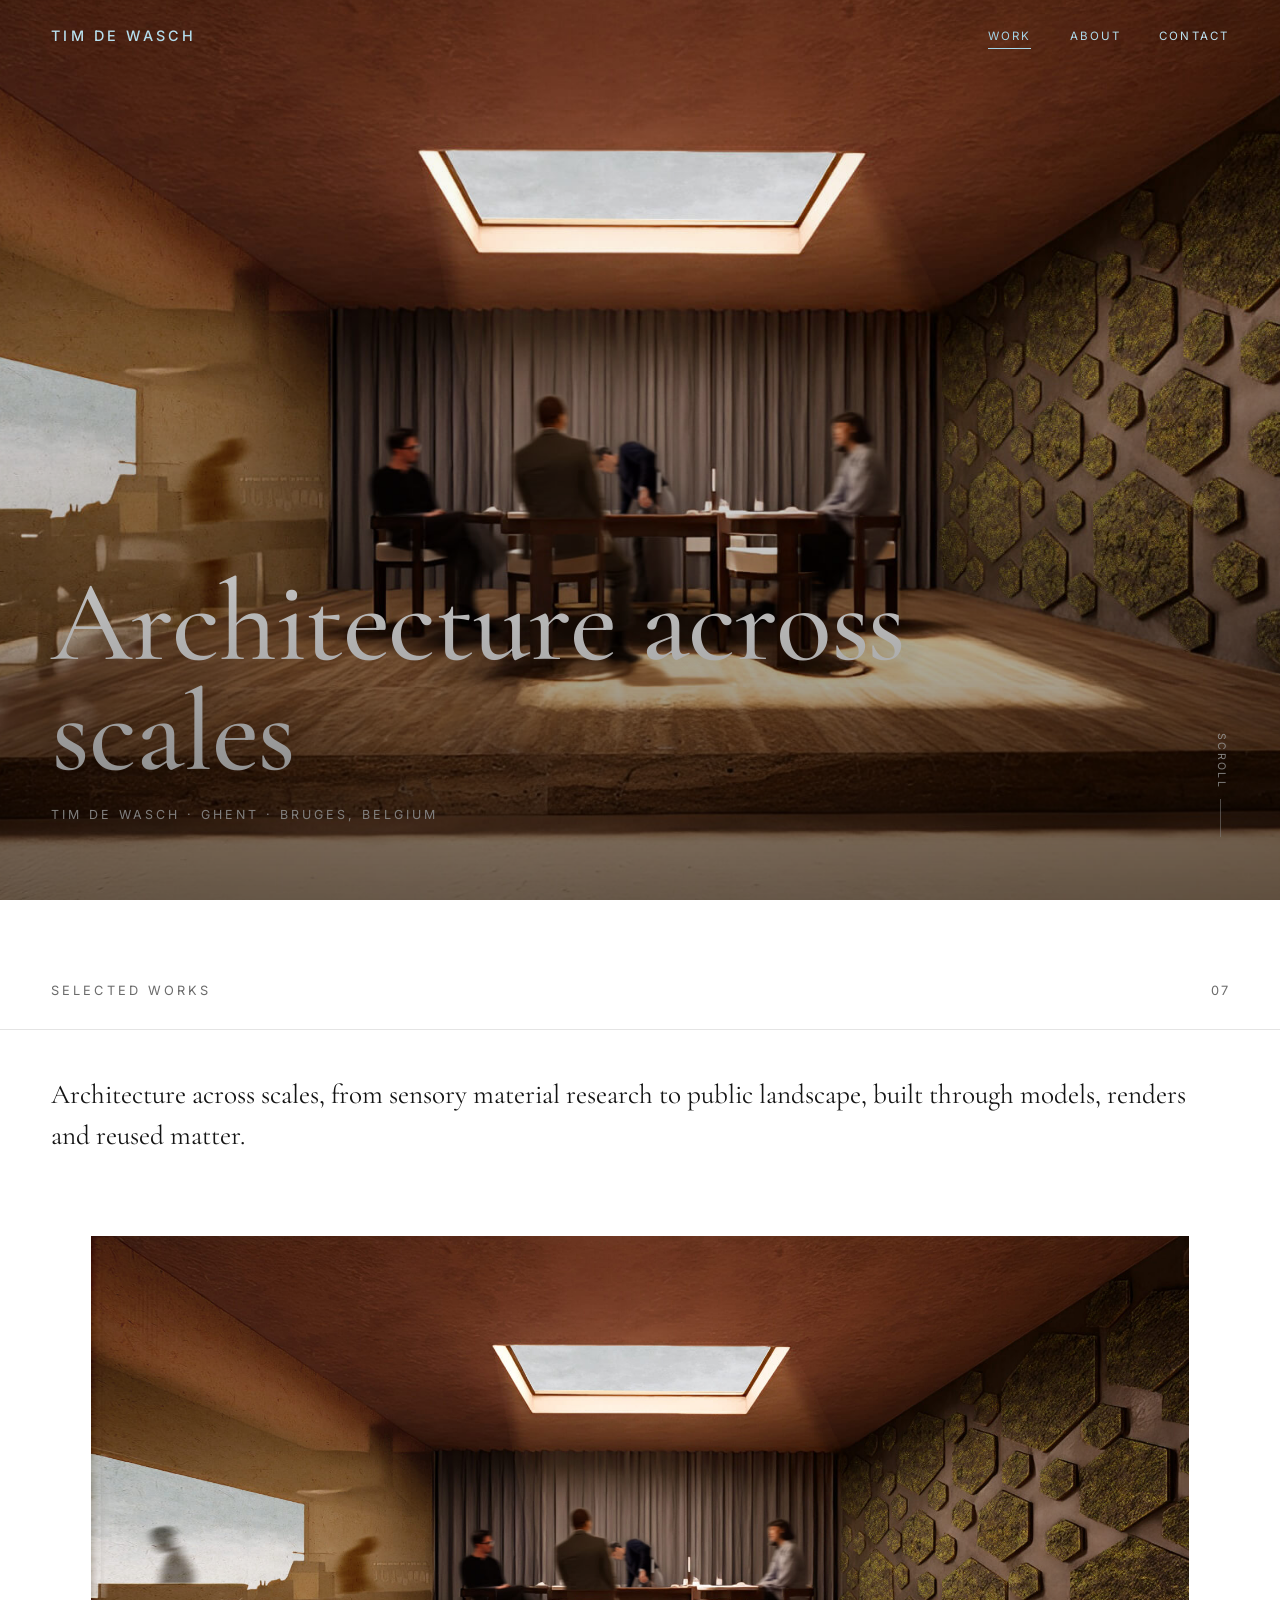
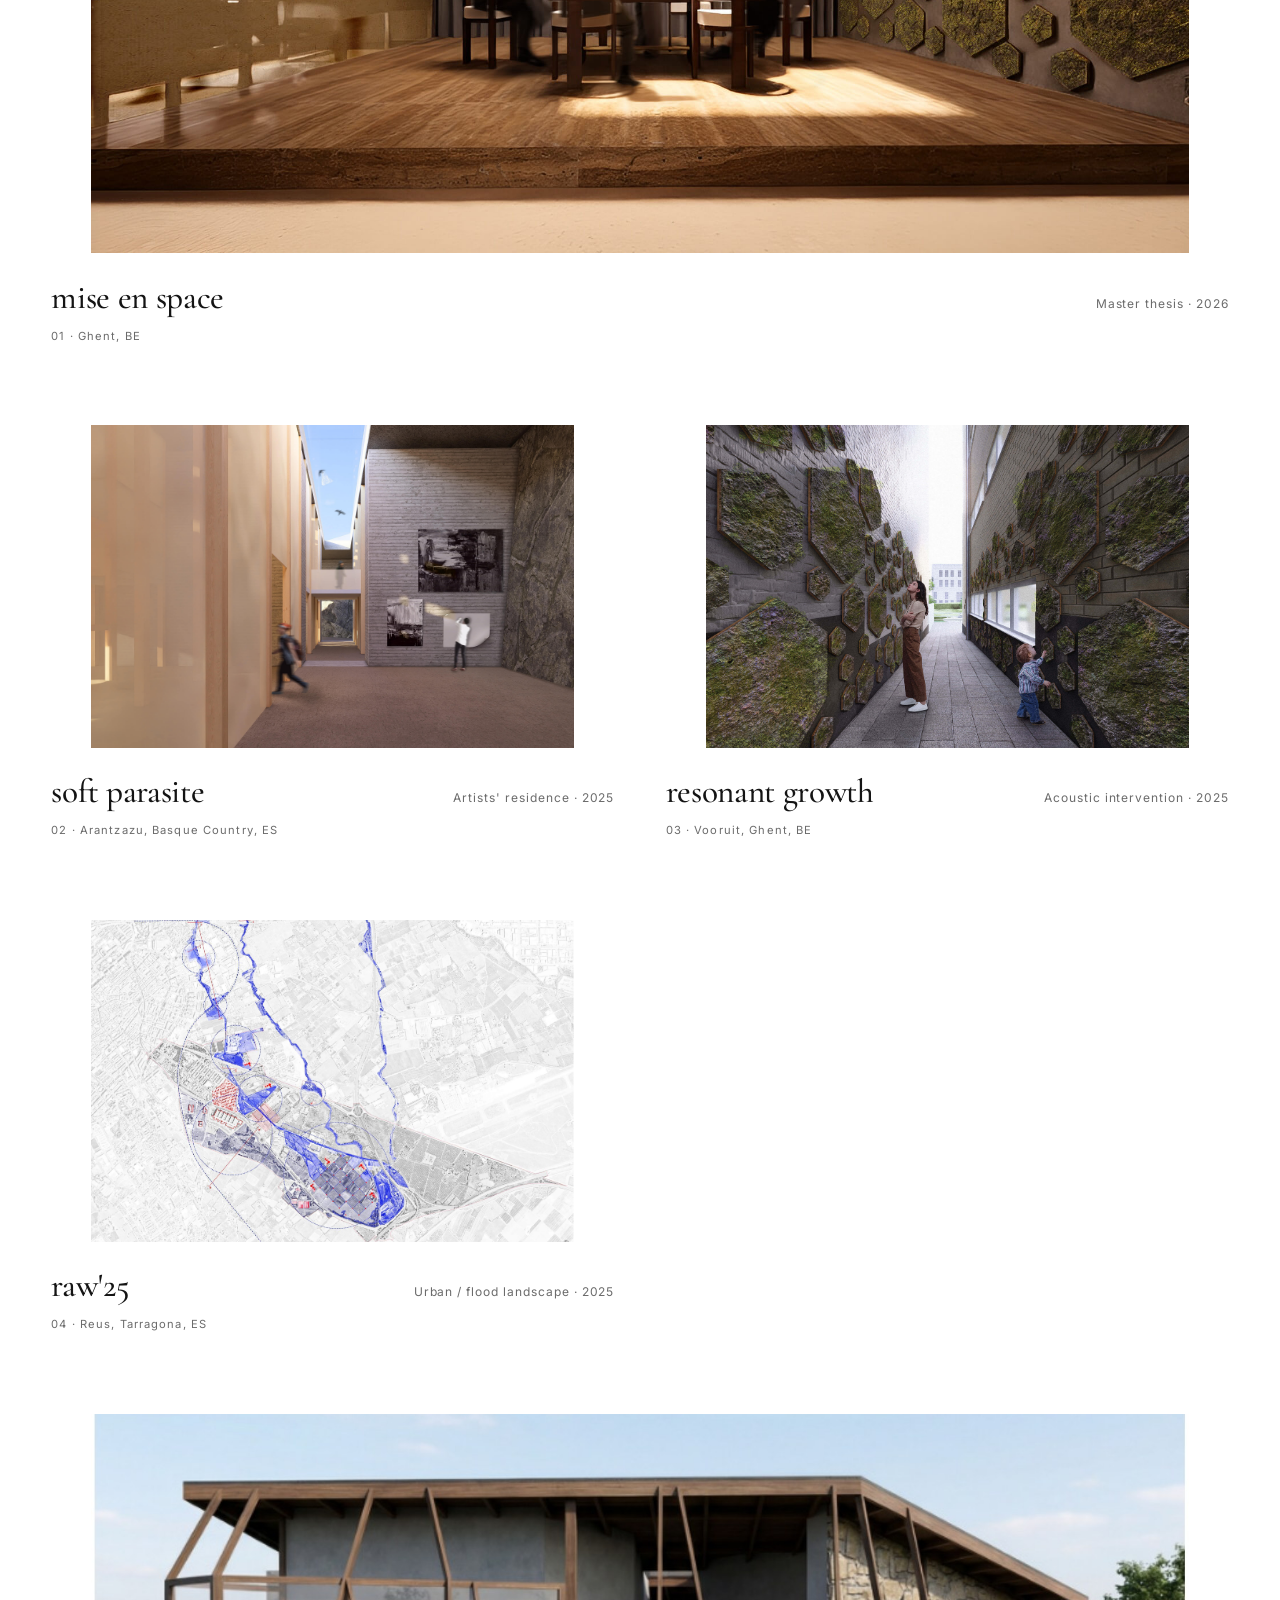
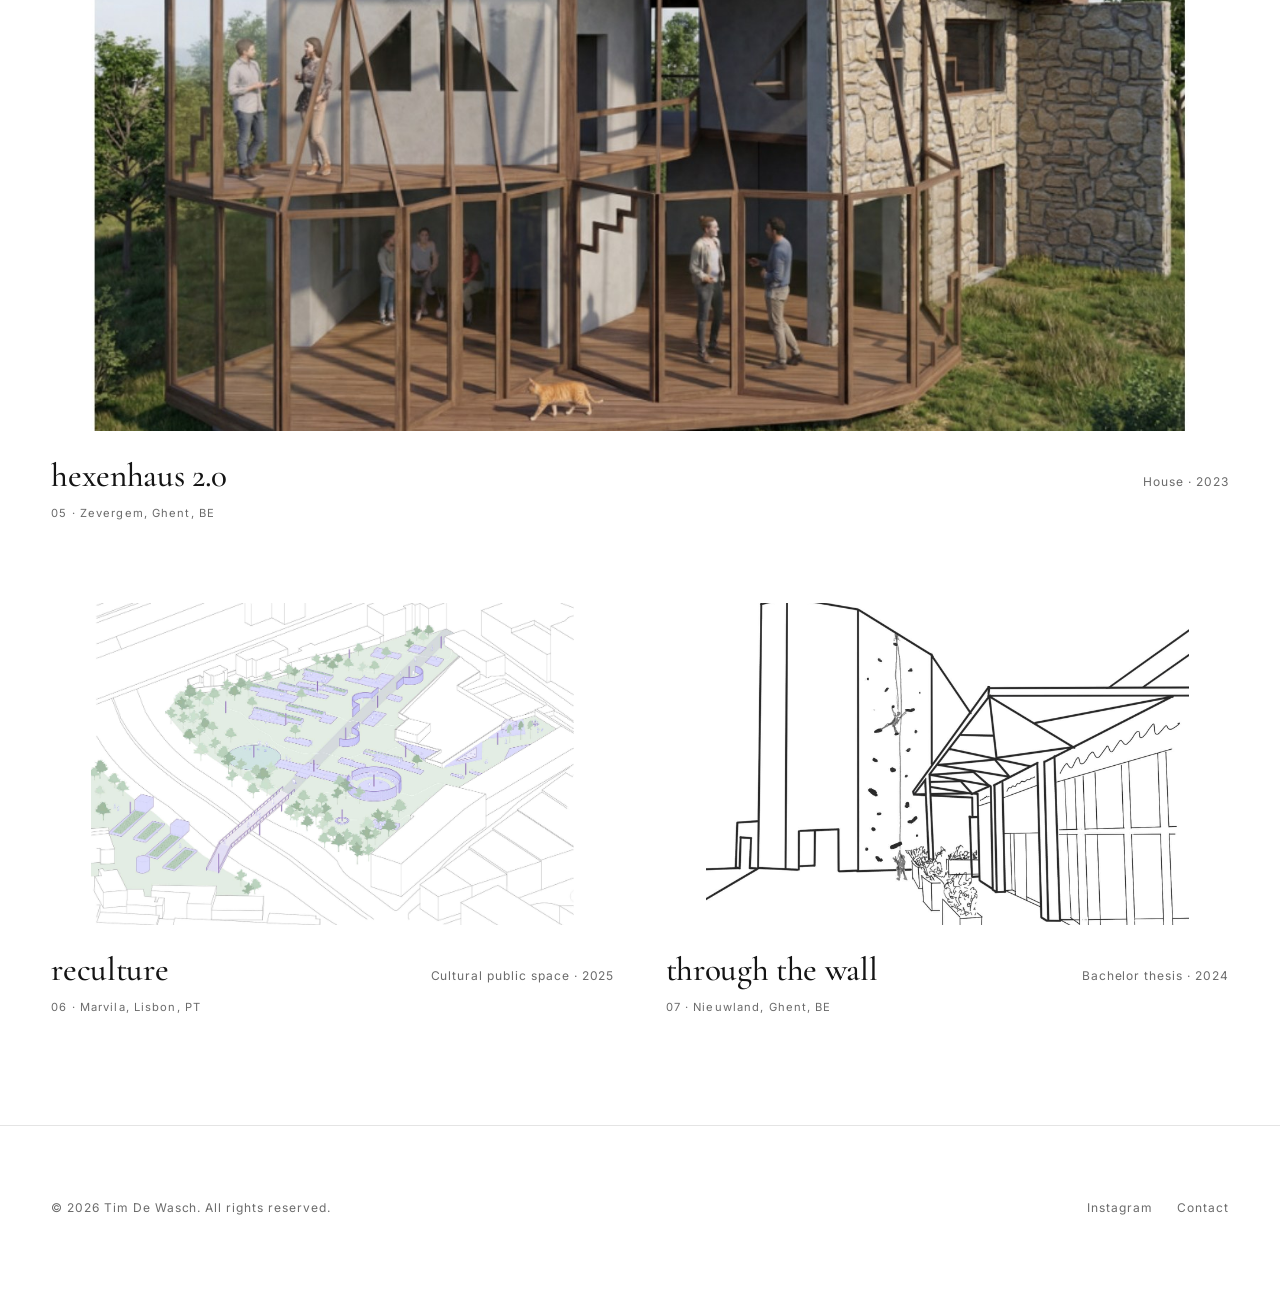
==== commit 8e41d35e: "Fix mobile/iPhone layout issues across the site Use svh for the hero so iOS Safari's address bar doe" ====
--- a/index.html
+++ b/index.html
@@ -2,7 +2,7 @@
 <html lang="en">
 <head>
   <meta charset="UTF-8">
-  <meta name="viewport" content="width=device-width, initial-scale=1.0">
+  <meta name="viewport" content="width=device-width, initial-scale=1.0, viewport-fit=cover">
   <title>Tim De Wasch · Architecture Portfolio</title>
   <meta name="description" content="Architecture portfolio of Tim De Wasch, selected works 2023-2026.">
   <link rel="preconnect" href="https://fonts.googleapis.com">
--- a/css/style.css
+++ b/css/style.css
@@ -49,7 +49,8 @@
   display: flex;
   align-items: center;
   justify-content: space-between;
-  padding: 0 var(--pad);
+  padding: max(0px, env(safe-area-inset-top)) var(--pad) 0;
+  height: calc(var(--header-h) + env(safe-area-inset-top));
   z-index: 100;
   mix-blend-mode: difference;            /* near-invisible over any image */
   color: #fff;
@@ -93,12 +94,13 @@
 .site-nav a:hover::after,
 .site-nav a[aria-current="page"]::after { transform: scaleX(1); }
 
-.nav-toggle { display: none; background: none; border: 0; cursor: pointer; padding: 8px; color: inherit; }
+.nav-toggle { display: none; background: none; border: 0; cursor: pointer; padding: 11px; margin: -11px; color: inherit; }
 .nav-toggle span { display: block; width: 22px; height: 1.5px; background: currentColor; margin: 5px 0; transition: 0.3s var(--ease); }
 
 /* ------------------------------------------------------------------- hero -- */
 .hero {
   height: 100vh;
+  height: 100svh;
   min-height: 560px;
   position: relative;
   display: flex;
@@ -219,6 +221,12 @@
 .work-item:hover .work-view { opacity: 1; transform: none; }
 .work-item:hover .work-view svg { transform: translateX(4px); }
 
+/* Devices without hover (touch) get the same affordances shown by default */
+@media (hover: none) {
+  .work-figure::after { opacity: 1; background: linear-gradient(180deg, rgba(0,0,0,0) 62%, rgba(0,0,0,0.32) 100%); }
+  .work-view { opacity: 1; transform: none; }
+}
+
 .work-meta {
   display: flex;
   align-items: baseline;
@@ -235,16 +243,17 @@
 }
 
 /* --------------------------------------------------------------- generic -- */
-main.page { padding-top: var(--header-h); }
+main.page { padding-top: calc(var(--header-h) + env(safe-area-inset-top)); }
 
 .wrap { max-width: var(--maxw); margin: 0 auto; padding: 0 var(--pad); }
 .narrow { max-width: 760px; }
 
 .page-title {
   font-family: var(--font-serif);
-  font-size: clamp(2.4rem, 6vw, 4.5rem);
+  font-size: clamp(2.8rem, 8vw, 5.8rem);
   font-weight: 500;
-  line-height: 1;
+  line-height: 0.98;
+  letter-spacing: -0.01em;
   padding: clamp(3rem, 10vh, 7rem) 0 0.5rem;
 }
 .eyebrow { font-size: 0.72rem; letter-spacing: 0.24em; text-transform: uppercase; color: var(--ink-soft); }
@@ -257,9 +266,14 @@
   align-items: start;
   padding: clamp(2rem, 6vh, 4rem) 0 clamp(4rem, 10vh, 7rem);
 }
-.portrait { width: 100%; background: var(--paper-2); }
+.portrait {
+  width: 100%;
+  background: var(--paper-2);
+  transition: transform 1.1s var(--ease);
+}
+.about-layout:hover .portrait { transform: scale(1.015); }
 .about-body p { font-size: clamp(1rem, 1.3vw, 1.15rem); margin: 0 0 1.4rem; max-width: 56ch; }
-.about-body p:first-child { font-family: var(--font-serif); font-size: clamp(1.3rem, 2.2vw, 1.7rem); line-height: 1.4; color: var(--ink); }
+.about-body p:first-child { font-family: var(--font-serif); font-size: clamp(1.5rem, 2.6vw, 2rem); line-height: 1.35; color: var(--ink); }
 
 .about-meta { font-size: 0.78rem; letter-spacing: 0.06em; color: var(--ink-soft); margin: 1.5rem 0 0; }
 
@@ -275,7 +289,12 @@
   font-size: 0.72rem; letter-spacing: 0.22em; text-transform: uppercase; color: var(--ink-soft);
   padding-bottom: 1rem; margin-bottom: 0.5rem; border-bottom: 1px solid var(--line);
 }
-.cv-row { display: grid; grid-template-columns: 90px 1fr; gap: 1rem; padding: 0.85rem 0; border-bottom: 1px solid var(--line); }
+.cv-row {
+  display: grid; grid-template-columns: 90px 1fr; gap: 1rem; padding: 0.85rem 0;
+  border-bottom: 1px solid var(--line);
+  transition: padding-left 0.4s var(--ease), border-color 0.4s var(--ease);
+}
+.cv-row:hover { padding-left: 0.5rem; border-color: var(--ink-soft); }
 .cv-row .yr { font-size: 0.75rem; letter-spacing: 0.06em; color: var(--ink-soft); padding-top: 0.15rem; }
 .cv-row .pl { font-size: 0.98rem; }
 .cv-row .pl small { display: block; color: var(--ink-soft); font-size: 0.85rem; margin-top: 0.2rem; }
@@ -283,7 +302,9 @@
 .cv-tags span {
   border: 1px solid var(--line); padding: 0.45rem 0.8rem;
   font-size: 0.78rem; letter-spacing: 0.04em; color: var(--ink);
-}
+  transition: background 0.3s var(--ease), color 0.3s var(--ease);
+}
+.cv-tags span:hover { background: var(--ink); color: var(--paper); }
 .cv-langs { list-style: none; margin: 0; padding: 0; }
 .cv-langs li { display: flex; justify-content: space-between; padding: 0.7rem 0; border-bottom: 1px solid var(--line); font-size: 0.92rem; }
 .cv-langs li em { font-style: normal; color: var(--ink-soft); font-size: 0.82rem; }
@@ -294,17 +315,19 @@
   padding: 0.85rem 1.6rem;
   border: 1px solid var(--ink);
   font-size: 0.72rem; letter-spacing: 0.18em; text-transform: uppercase;
-  transition: background 0.35s var(--ease), color 0.35s var(--ease);
-}
-.btn:hover { background: var(--ink); color: var(--paper); }
+  transition: background 0.35s var(--ease), color 0.35s var(--ease), transform 0.35s var(--ease);
+}
+.btn:hover { background: var(--ink); color: var(--paper); transform: translateY(-2px); }
 
 /* ---------------------------------------------------------------- contact -- */
 .contact-layout { padding: clamp(2rem, 6vh, 4rem) 0 clamp(5rem, 12vh, 8rem); }
 .contact-list { list-style: none; margin: 2rem 0 0; padding: 0; border-top: 1px solid var(--line); }
 .contact-list li {
   display: flex; align-items: baseline; gap: 2rem;
-  padding: 1.4rem 0; border-bottom: 1px solid var(--line);
-}
+  padding: 1.6rem 1rem; margin: 0 -1rem; border-bottom: 1px solid var(--line);
+  transition: background 0.4s var(--ease), padding-left 0.4s var(--ease);
+}
+.contact-list li:hover { background: var(--paper-2); padding-left: 1.5rem; }
 .contact-list li span {
   flex: 0 0 130px; font-size: 0.72rem; letter-spacing: 0.18em; text-transform: uppercase; color: var(--ink-soft);
 }
@@ -312,7 +335,7 @@
   font-family: var(--font-serif); font-size: clamp(1.3rem, 3vw, 2.1rem); position: relative;
 }
 .contact-list li a::after {
-  content: ""; position: absolute; left: 0; bottom: 0; width: 100%; height: 1px;
+  content: ""; position: absolute; left: 0; bottom: -0.2rem; width: 100%; height: 1px;
   background: currentColor; transform: scaleX(0); transform-origin: left; transition: transform 0.4s var(--ease);
 }
 .contact-list li a:hover::after { transform: scaleX(1); }
@@ -396,7 +419,13 @@
   transform: scale(0.97); transition: transform 0.45s var(--ease);
 }
 .lightbox.open img { transform: scale(1); }
-.lightbox-close { position: absolute; top: 1.5rem; right: 2rem; color: #fff; font-size: 1.6rem; background: none; border: 0; cursor: pointer; line-height: 1; }
+.lightbox-close {
+  position: absolute;
+  top: calc(1.5rem + env(safe-area-inset-top));
+  right: calc(1.5rem + env(safe-area-inset-right));
+  color: #fff; font-size: 1.6rem; background: none; border: 0; cursor: pointer; line-height: 1;
+  padding: 0.6rem;
+}
 
 /* ---------------------------------------------------------------- footer -- */
 .site-footer {
@@ -426,9 +455,17 @@
   .project-nav a:first-child { border-right: 0; border-bottom: 1px solid var(--line); }
   .project-nav a.next { text-align: left; }
 
+  .project-images { grid-template-columns: 1fr; }
+  .project-image:not(.is-main) img { aspect-ratio: 4 / 3; max-height: none; }
+
+  .scroll-cue { display: none; }
+
+  .contact-list li { flex-direction: column; align-items: flex-start; gap: 0.4rem; }
+  .contact-list li span { flex: none; }
+
   .nav-toggle { display: block; }
   .site-nav {
-    position: fixed; inset: var(--header-h) 0 auto 0;
+    position: fixed; inset: calc(var(--header-h) + env(safe-area-inset-top)) 0 auto 0;
     flex-direction: column; gap: 0;
     background: var(--paper); color: var(--ink);
     border-bottom: 1px solid var(--line);
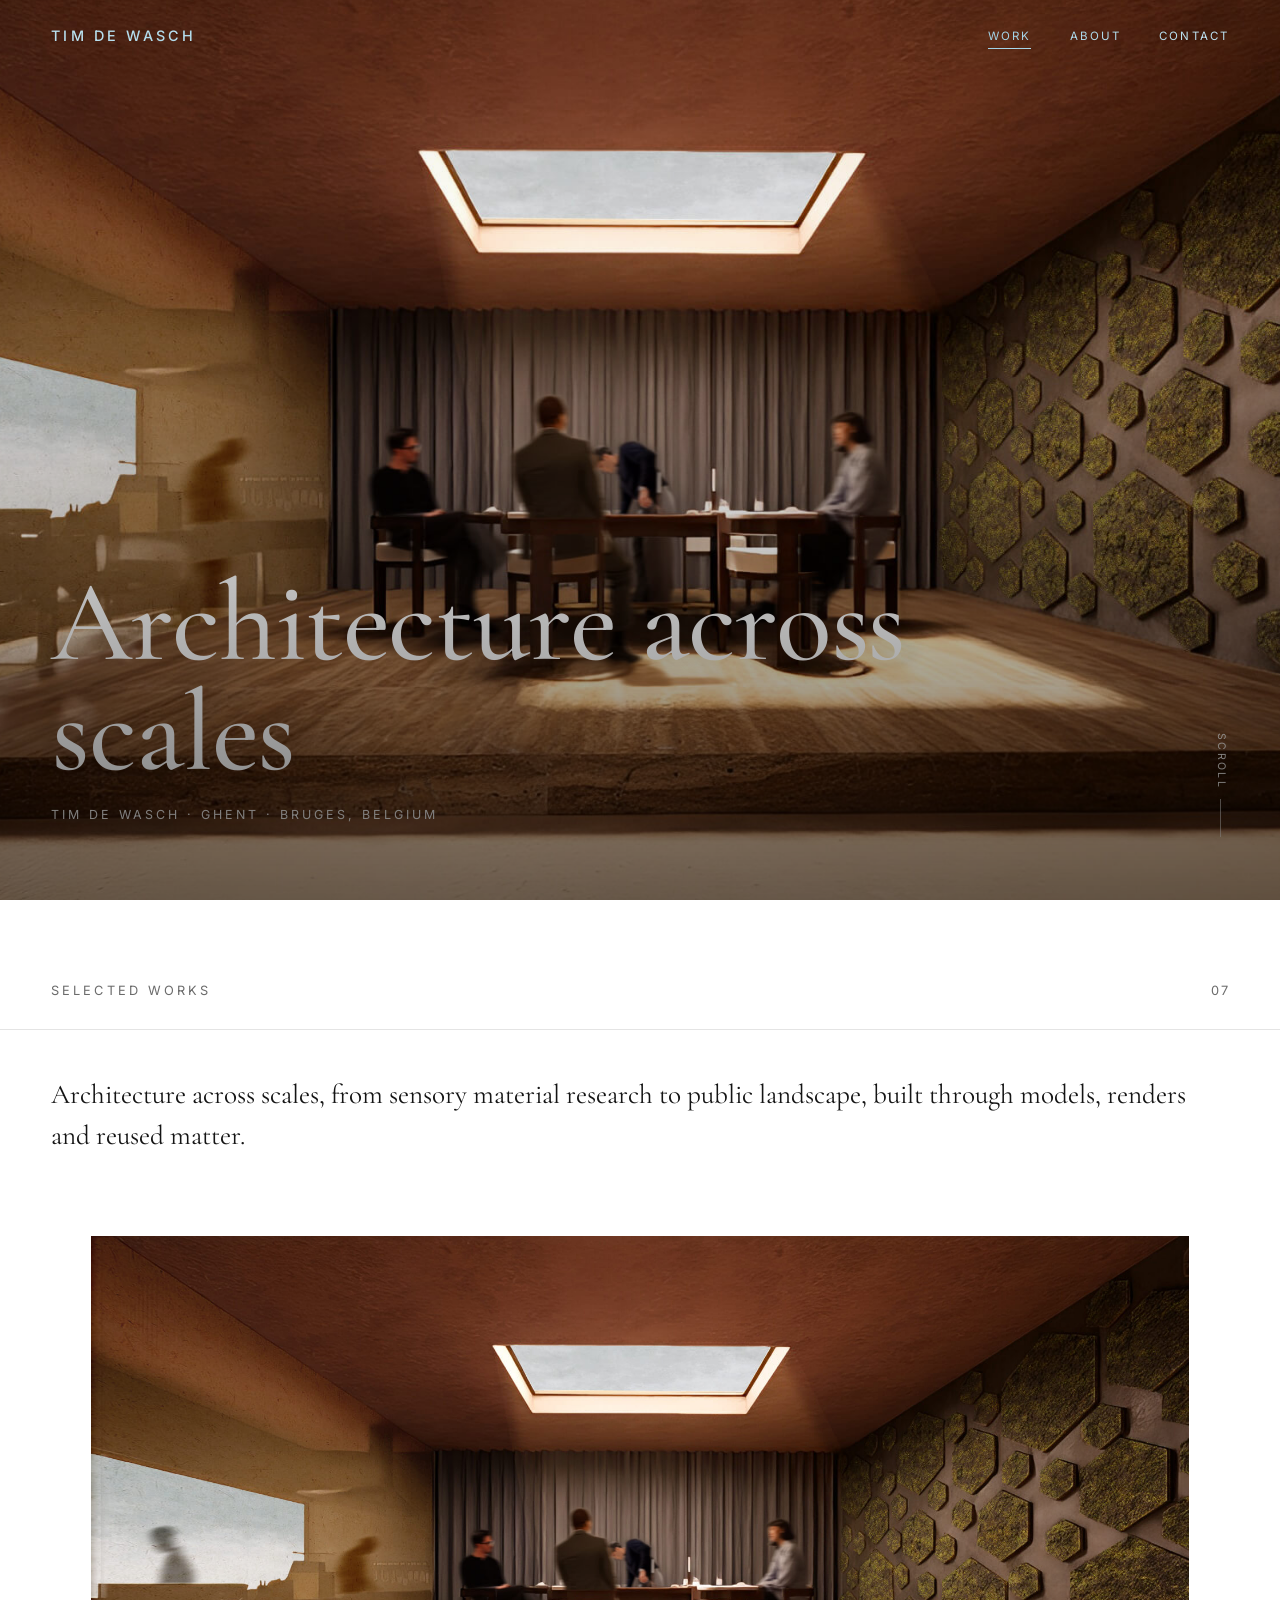
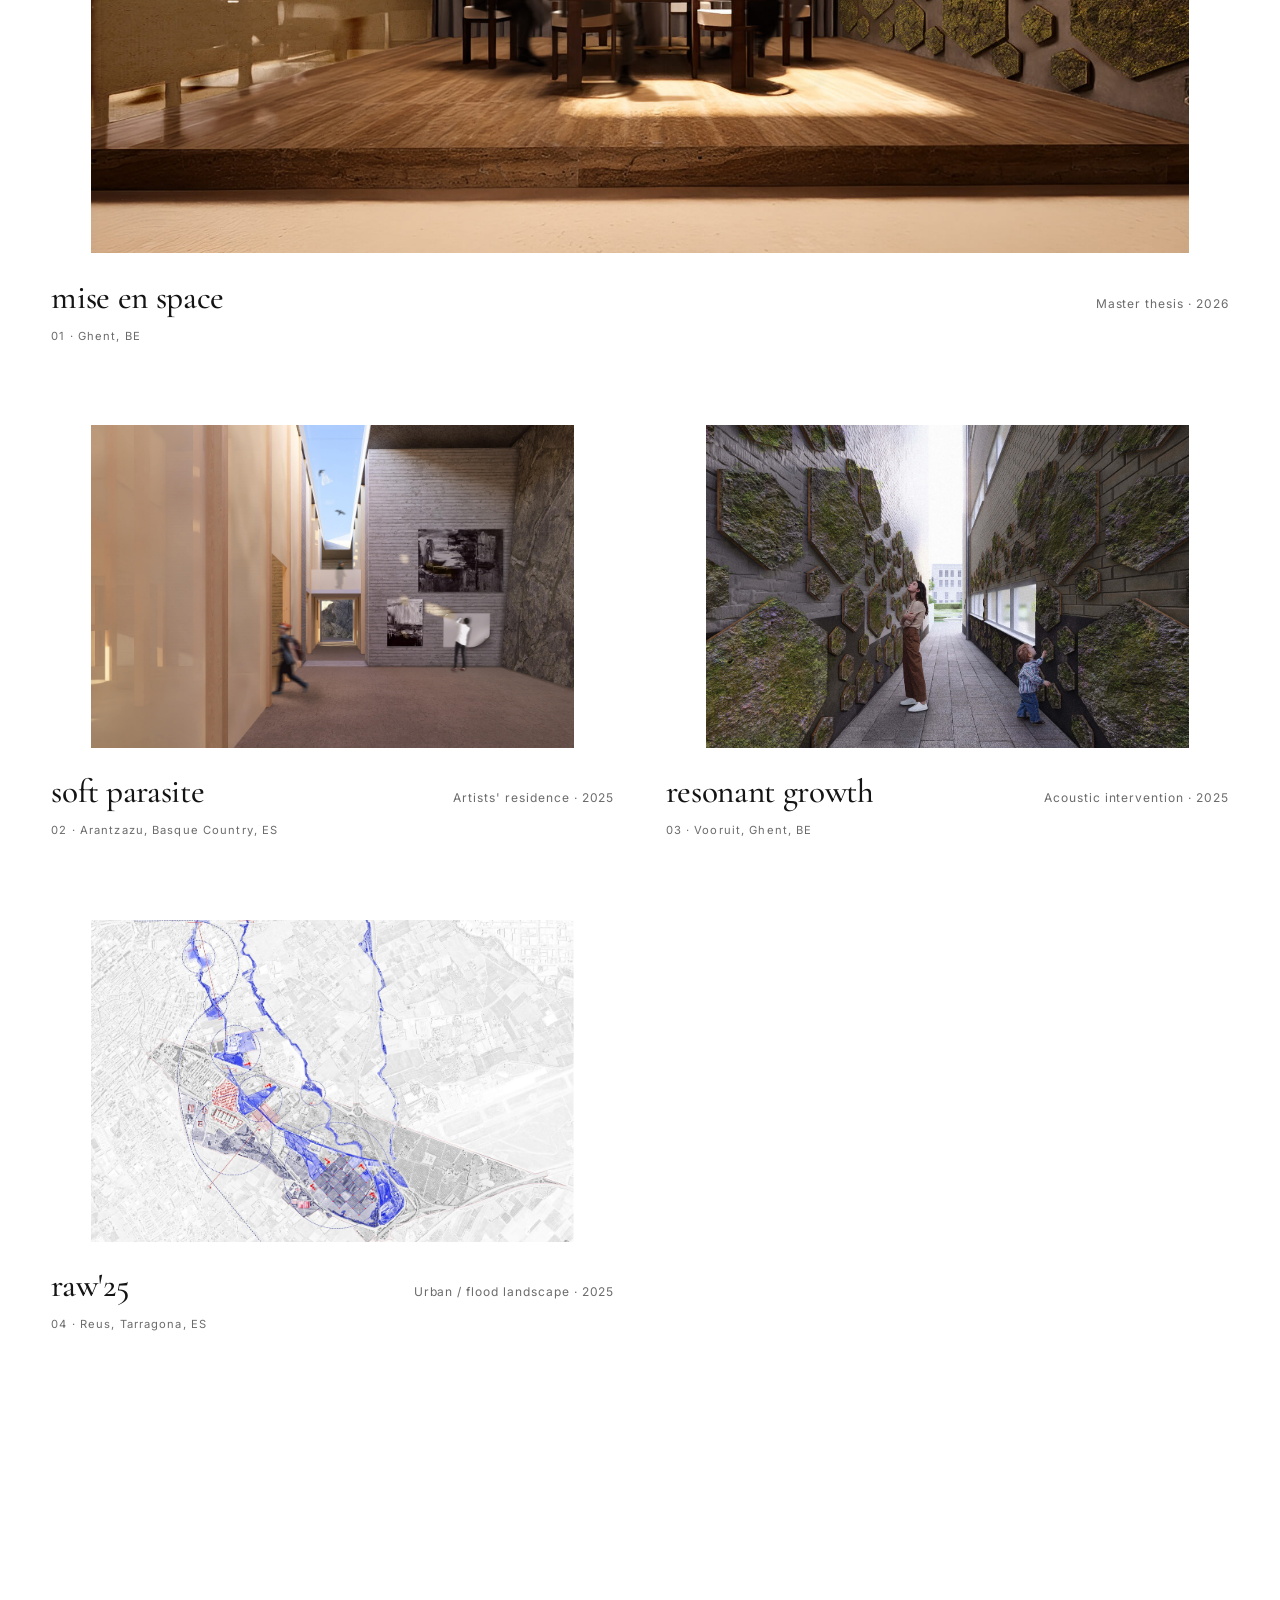
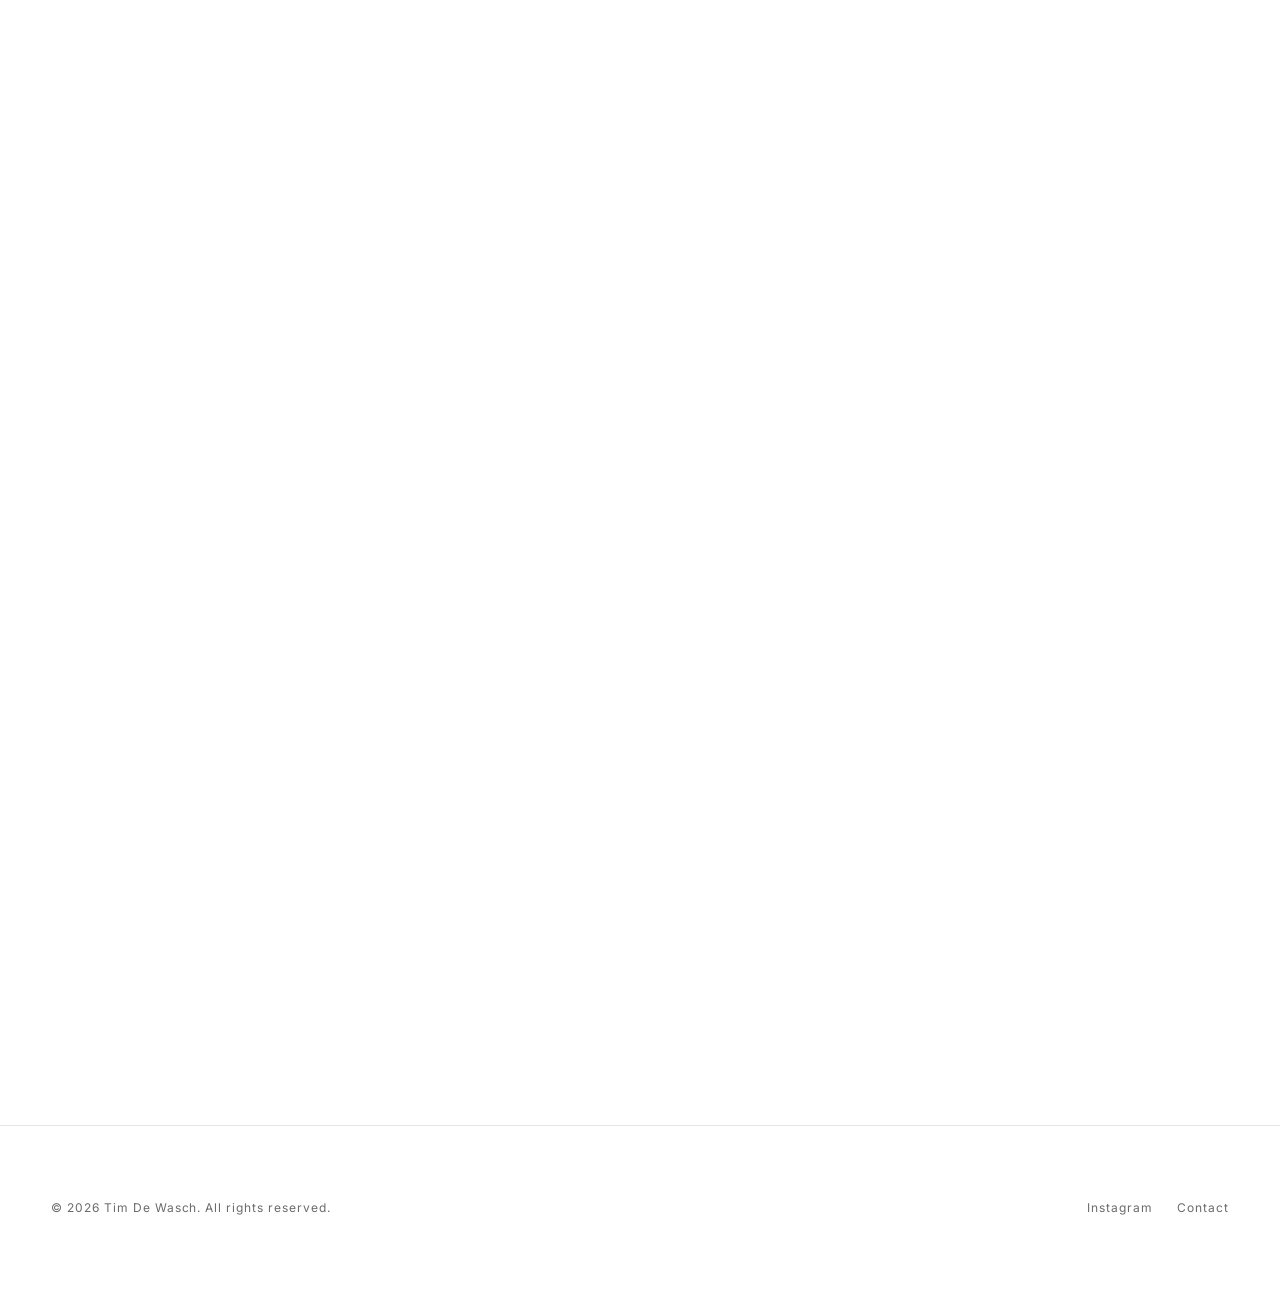
==== commit b802f8cb: "Revert viewport-fit=cover, fixing logo clipping and the stray blue bar viewport-fit=cover let the pa" ====
--- a/index.html
+++ b/index.html
@@ -2,7 +2,7 @@
 <html lang="en">
 <head>
   <meta charset="UTF-8">
-  <meta name="viewport" content="width=device-width, initial-scale=1.0, viewport-fit=cover">
+  <meta name="viewport" content="width=device-width, initial-scale=1.0">
   <title>Tim De Wasch · Architecture Portfolio</title>
   <meta name="description" content="Architecture portfolio of Tim De Wasch, selected works 2023-2026.">
   <link rel="preconnect" href="https://fonts.googleapis.com">
--- a/css/style.css
+++ b/css/style.css
@@ -49,8 +49,7 @@
   display: flex;
   align-items: center;
   justify-content: space-between;
-  padding: max(0px, env(safe-area-inset-top)) var(--pad) 0;
-  height: calc(var(--header-h) + env(safe-area-inset-top));
+  padding: 0 var(--pad);
   z-index: 100;
   mix-blend-mode: difference;            /* near-invisible over any image */
   color: #fff;
@@ -243,7 +242,7 @@
 }
 
 /* --------------------------------------------------------------- generic -- */
-main.page { padding-top: calc(var(--header-h) + env(safe-area-inset-top)); }
+main.page { padding-top: var(--header-h); }
 
 .wrap { max-width: var(--maxw); margin: 0 auto; padding: 0 var(--pad); }
 .narrow { max-width: 760px; }
@@ -321,6 +320,29 @@
 
 /* ---------------------------------------------------------------- contact -- */
 .contact-layout { padding: clamp(2rem, 6vh, 4rem) 0 clamp(5rem, 12vh, 8rem); }
+.mail-cta {
+  display: flex; align-items: center; gap: 1.4rem;
+  padding: clamp(1.6rem, 4vh, 2.4rem) clamp(1.6rem, 4vw, 2.4rem);
+  border: 1px solid var(--ink);
+  margin-bottom: clamp(2rem, 5vh, 3rem);
+  transition: background 0.4s var(--ease), color 0.4s var(--ease);
+}
+.mail-cta:hover { background: var(--ink); color: var(--paper); }
+.mail-icon {
+  flex: 0 0 auto;
+  width: clamp(2.6rem, 5vw, 3.4rem); height: clamp(2.6rem, 5vw, 3.4rem);
+  display: flex; align-items: center; justify-content: center;
+  border: 1px solid currentColor; border-radius: 50%;
+}
+.mail-icon svg { width: 46%; height: 46%; }
+.mail-label {
+  display: block; font-size: 0.72rem; letter-spacing: 0.2em; text-transform: uppercase; color: var(--ink-soft);
+  transition: color 0.4s var(--ease);
+}
+.mail-cta:hover .mail-label { color: inherit; opacity: 0.75; }
+.mail-addr {
+  display: block; font-family: var(--font-serif); font-size: clamp(1.3rem, 3vw, 2rem); margin-top: 0.3rem;
+}
 .contact-list { list-style: none; margin: 2rem 0 0; padding: 0; border-top: 1px solid var(--line); }
 .contact-list li {
   display: flex; align-items: baseline; gap: 2rem;
@@ -341,7 +363,7 @@
 .contact-list li a:hover::after { transform: scaleX(1); }
 
 /* -------------------------------------------------------- project detail -- */
-.project-hero { padding: clamp(3rem, 10vh, 7rem) 0 clamp(1.5rem, 4vh, 3rem); border-bottom: 1px solid var(--line); }
+.project-hero { padding-top: clamp(3rem, 10vh, 7rem); padding-bottom: clamp(1.5rem, 4vh, 3rem); border-bottom: 1px solid var(--line); }
 .project-hero h1 { font-family: var(--font-serif); font-size: clamp(2.4rem, 7vw, 5rem); font-weight: 500; line-height: 1; margin-top: 0.5rem; }
 .project-facts {
   display: grid; grid-template-columns: repeat(auto-fit, minmax(150px, 1fr));
@@ -350,7 +372,7 @@
 .project-facts dt { font-size: 0.68rem; letter-spacing: 0.18em; text-transform: uppercase; color: var(--ink-soft); margin-bottom: 0.35rem; }
 .project-facts dd { margin: 0; font-size: 0.95rem; }
 
-.project-intro { padding: clamp(2.5rem, 7vh, 5rem) 0; }
+.project-intro { padding-top: clamp(2.5rem, 7vh, 5rem); padding-bottom: clamp(2.5rem, 7vh, 5rem); }
 .project-intro p { font-size: clamp(1.1rem, 1.6vw, 1.35rem); max-width: 60ch; margin: 0 0 1.4rem; }
 .project-intro p:first-child { font-family: var(--font-serif); font-size: clamp(1.4rem, 2.6vw, 2rem); line-height: 1.4; }
 
@@ -394,14 +416,16 @@
 .project-nav a:hover .nav-bg { transform: scale(1.12); }
 .project-nav a::before {
   content: ""; position: absolute; inset: 0;
-  background: linear-gradient(180deg, rgba(0,0,0,0.18) 0%, rgba(0,0,0,0.5) 100%);
+  background: linear-gradient(180deg, rgba(0,0,0,0.42) 0%, rgba(0,0,0,0.22) 30%, rgba(0,0,0,0.55) 100%);
 }
 .project-nav .nav-label {
-  position: relative; font-size: 0.72rem; letter-spacing: 0.2em; text-transform: uppercase; opacity: 0.85;
+  position: relative; font-size: 0.72rem; letter-spacing: 0.2em; text-transform: uppercase; opacity: 0.9;
+  text-shadow: 0 1px 10px rgba(0,0,0,0.6), 0 1px 2px rgba(0,0,0,0.8);
 }
 .project-nav .nav-title {
   position: relative; display: block; font-family: var(--font-serif); font-size: clamp(1.5rem, 3.4vw, 2.4rem);
   margin-top: 0.5rem; letter-spacing: 0; font-weight: 500;
+  text-shadow: 0 2px 16px rgba(0,0,0,0.55), 0 1px 3px rgba(0,0,0,0.8);
 }
 .project-nav a.next { text-align: right; }
 
@@ -421,8 +445,8 @@
 .lightbox.open img { transform: scale(1); }
 .lightbox-close {
   position: absolute;
-  top: calc(1.5rem + env(safe-area-inset-top));
-  right: calc(1.5rem + env(safe-area-inset-right));
+  top: 1.5rem;
+  right: 1.5rem;
   color: #fff; font-size: 1.6rem; background: none; border: 0; cursor: pointer; line-height: 1;
   padding: 0.6rem;
 }
@@ -465,7 +489,7 @@
 
   .nav-toggle { display: block; }
   .site-nav {
-    position: fixed; inset: calc(var(--header-h) + env(safe-area-inset-top)) 0 auto 0;
+    position: fixed; inset: var(--header-h) 0 auto 0;
     flex-direction: column; gap: 0;
     background: var(--paper); color: var(--ink);
     border-bottom: 1px solid var(--line);
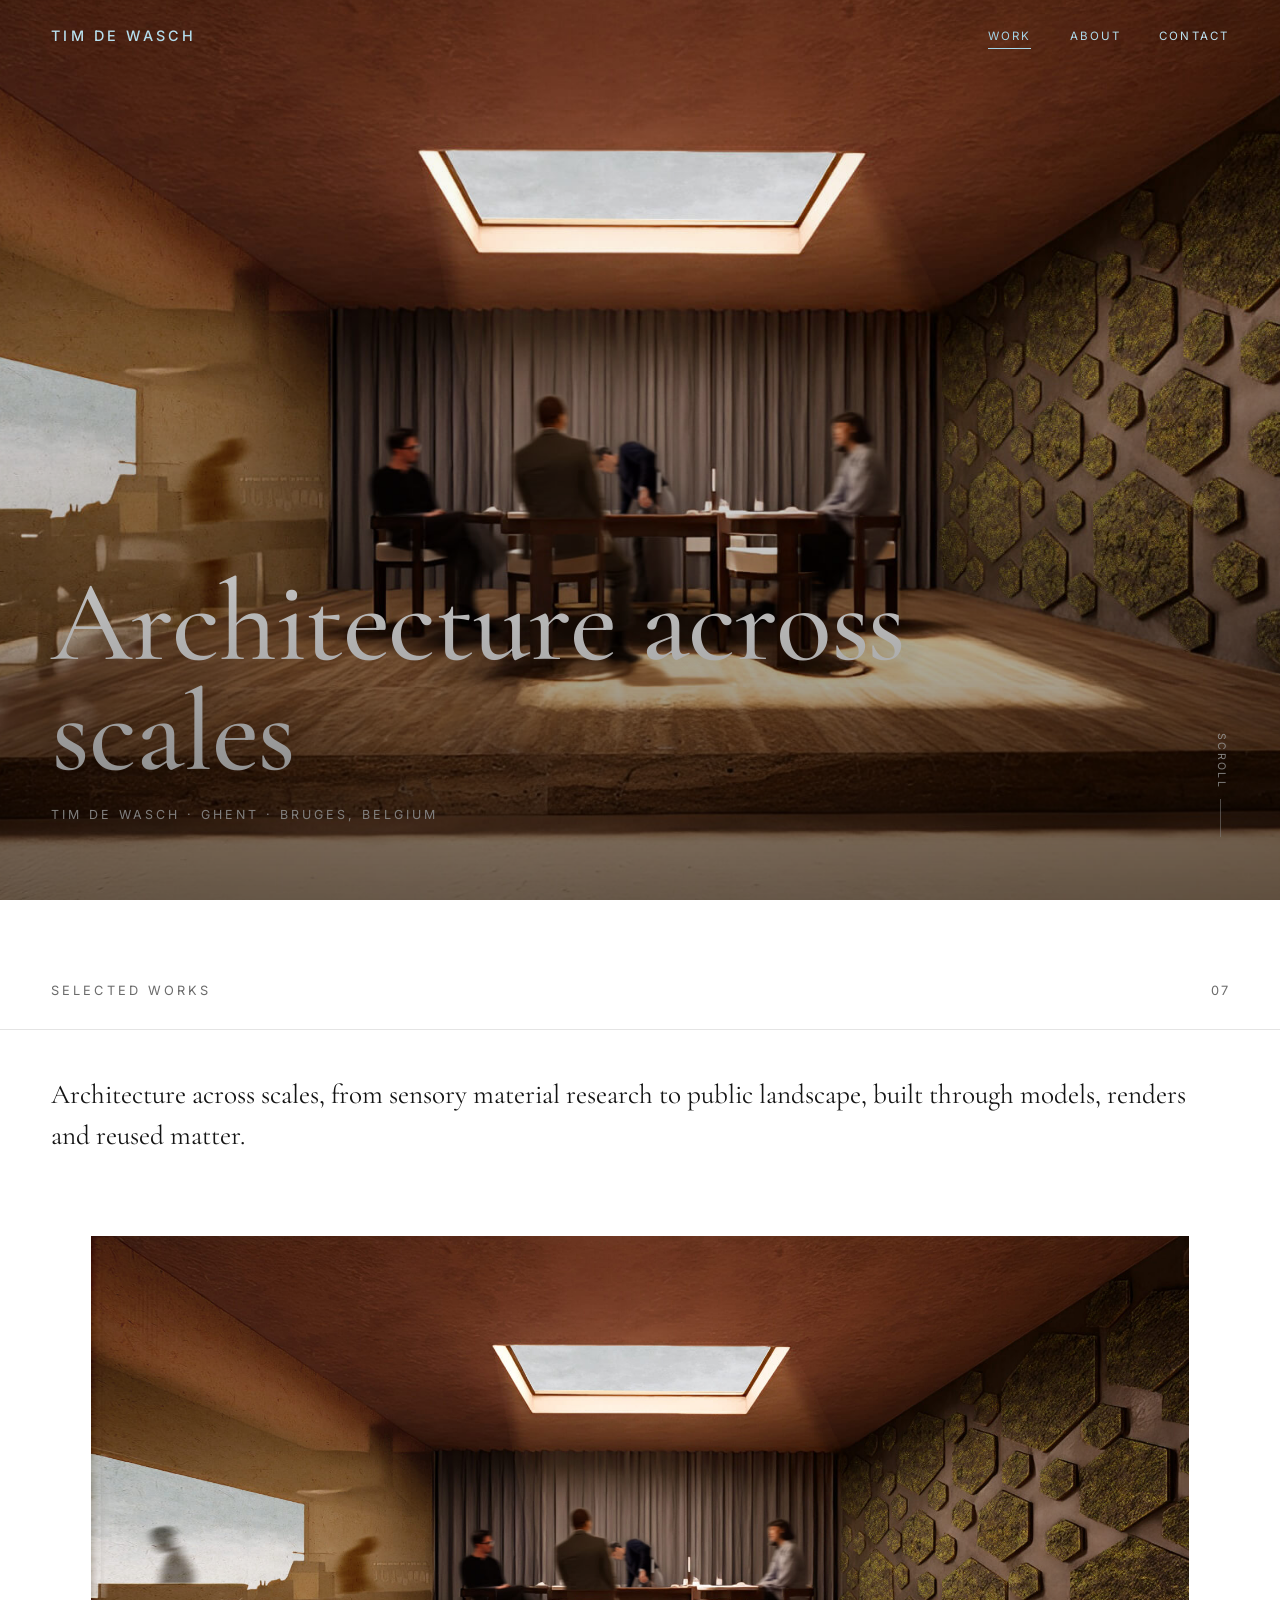
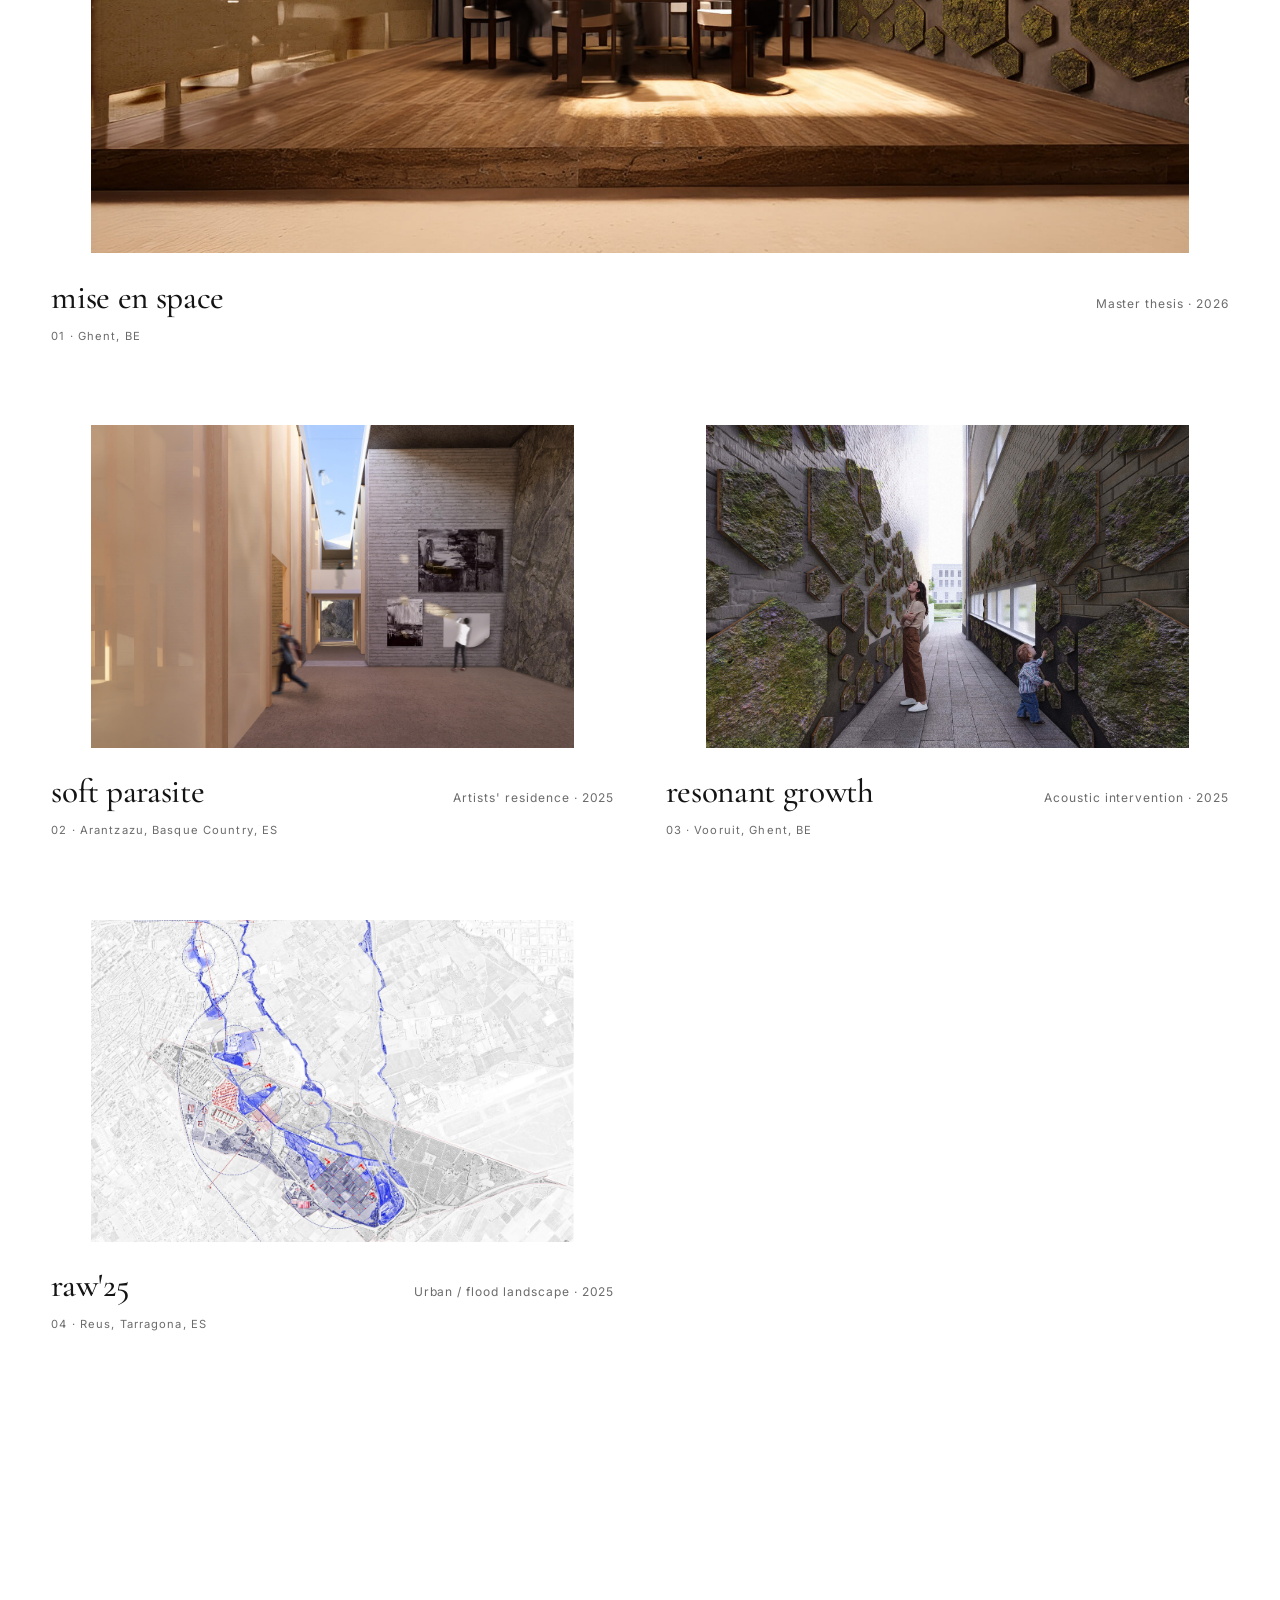
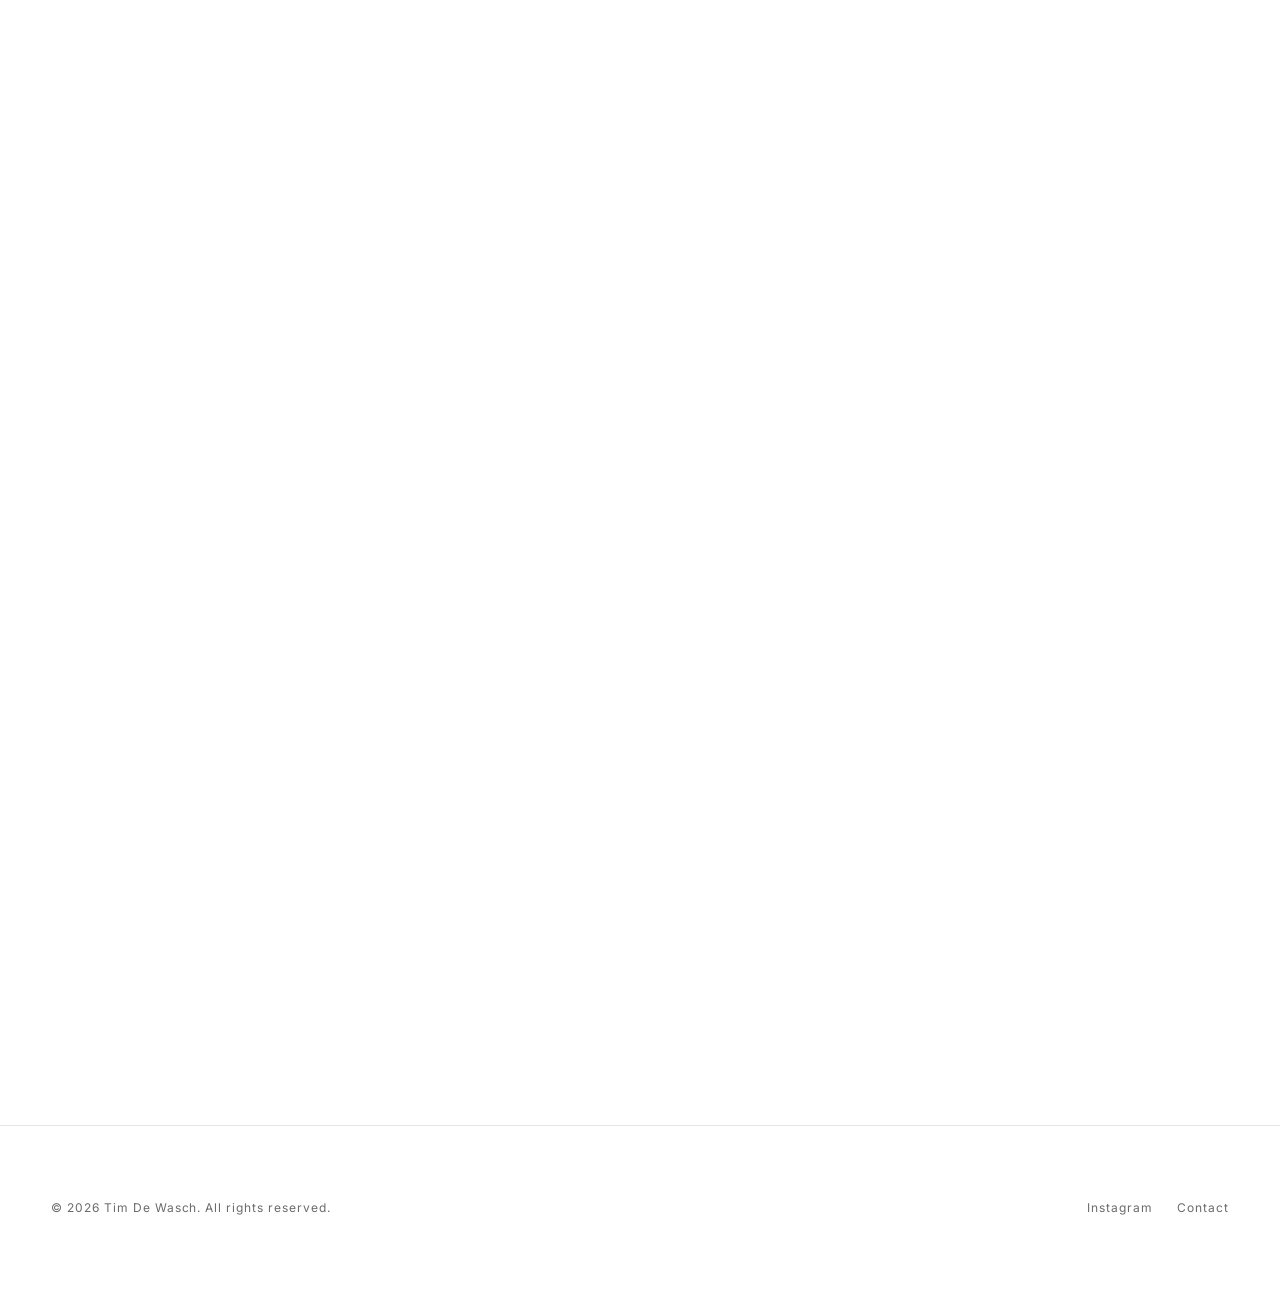
==== commit 9f855d92: "Add explicit theme-color meta to stop Safari tinting the chrome Without a theme-color meta tag, iOS " ====
--- a/index.html
+++ b/index.html
@@ -3,6 +3,7 @@
 <head>
   <meta charset="UTF-8">
   <meta name="viewport" content="width=device-width, initial-scale=1.0">
+  <meta name="theme-color" content="#ffffff">
   <title>Tim De Wasch · Architecture Portfolio</title>
   <meta name="description" content="Architecture portfolio of Tim De Wasch, selected works 2023-2026.">
   <link rel="preconnect" href="https://fonts.googleapis.com">
--- a/css/style.css
+++ b/css/style.css
@@ -1,5 +1,5 @@
 /* =============================================================================
-   Jane Doe Architecture Portfolio
+   Tim De Wasch · Architecture Portfolio
    Minimalist / monochrome system. Edit the variables below to retheme.
    ========================================================================== */
 
@@ -14,7 +14,7 @@
   --font-serif: "Cormorant Garamond", Georgia, "Times New Roman", serif;
 
   --maxw: 1400px;
-  --pad: clamp(1.25rem, 4vw, 4rem);
+  --pad: clamp(1.5rem, 4vw, 4rem);
   --header-h: 72px;
   --ease: cubic-bezier(0.16, 1, 0.3, 1);
 }
@@ -493,10 +493,20 @@
     flex-direction: column; gap: 0;
     background: var(--paper); color: var(--ink);
     border-bottom: 1px solid var(--line);
-    transform: translateY(-120%); transition: transform 0.45s var(--ease);
     padding: 1rem var(--pad) 1.5rem;
+    opacity: 0;
+    visibility: hidden;
+    pointer-events: none;
+    transform: translateY(-8px);
+    transition: opacity 0.35s var(--ease), transform 0.35s var(--ease), visibility 0s 0.35s;
   }
-  .site-header.nav-open .site-nav { transform: none; }
+  .site-header.nav-open .site-nav {
+    opacity: 1;
+    visibility: visible;
+    pointer-events: auto;
+    transform: none;
+    transition: opacity 0.35s var(--ease), transform 0.35s var(--ease);
+  }
   .site-header.nav-open { mix-blend-mode: normal; background: var(--paper); color: var(--ink); }
   .site-nav a { padding: 0.9rem 0; font-size: 0.8rem; border-bottom: 1px solid var(--line); }
   .site-nav a:last-child { border-bottom: 0; }
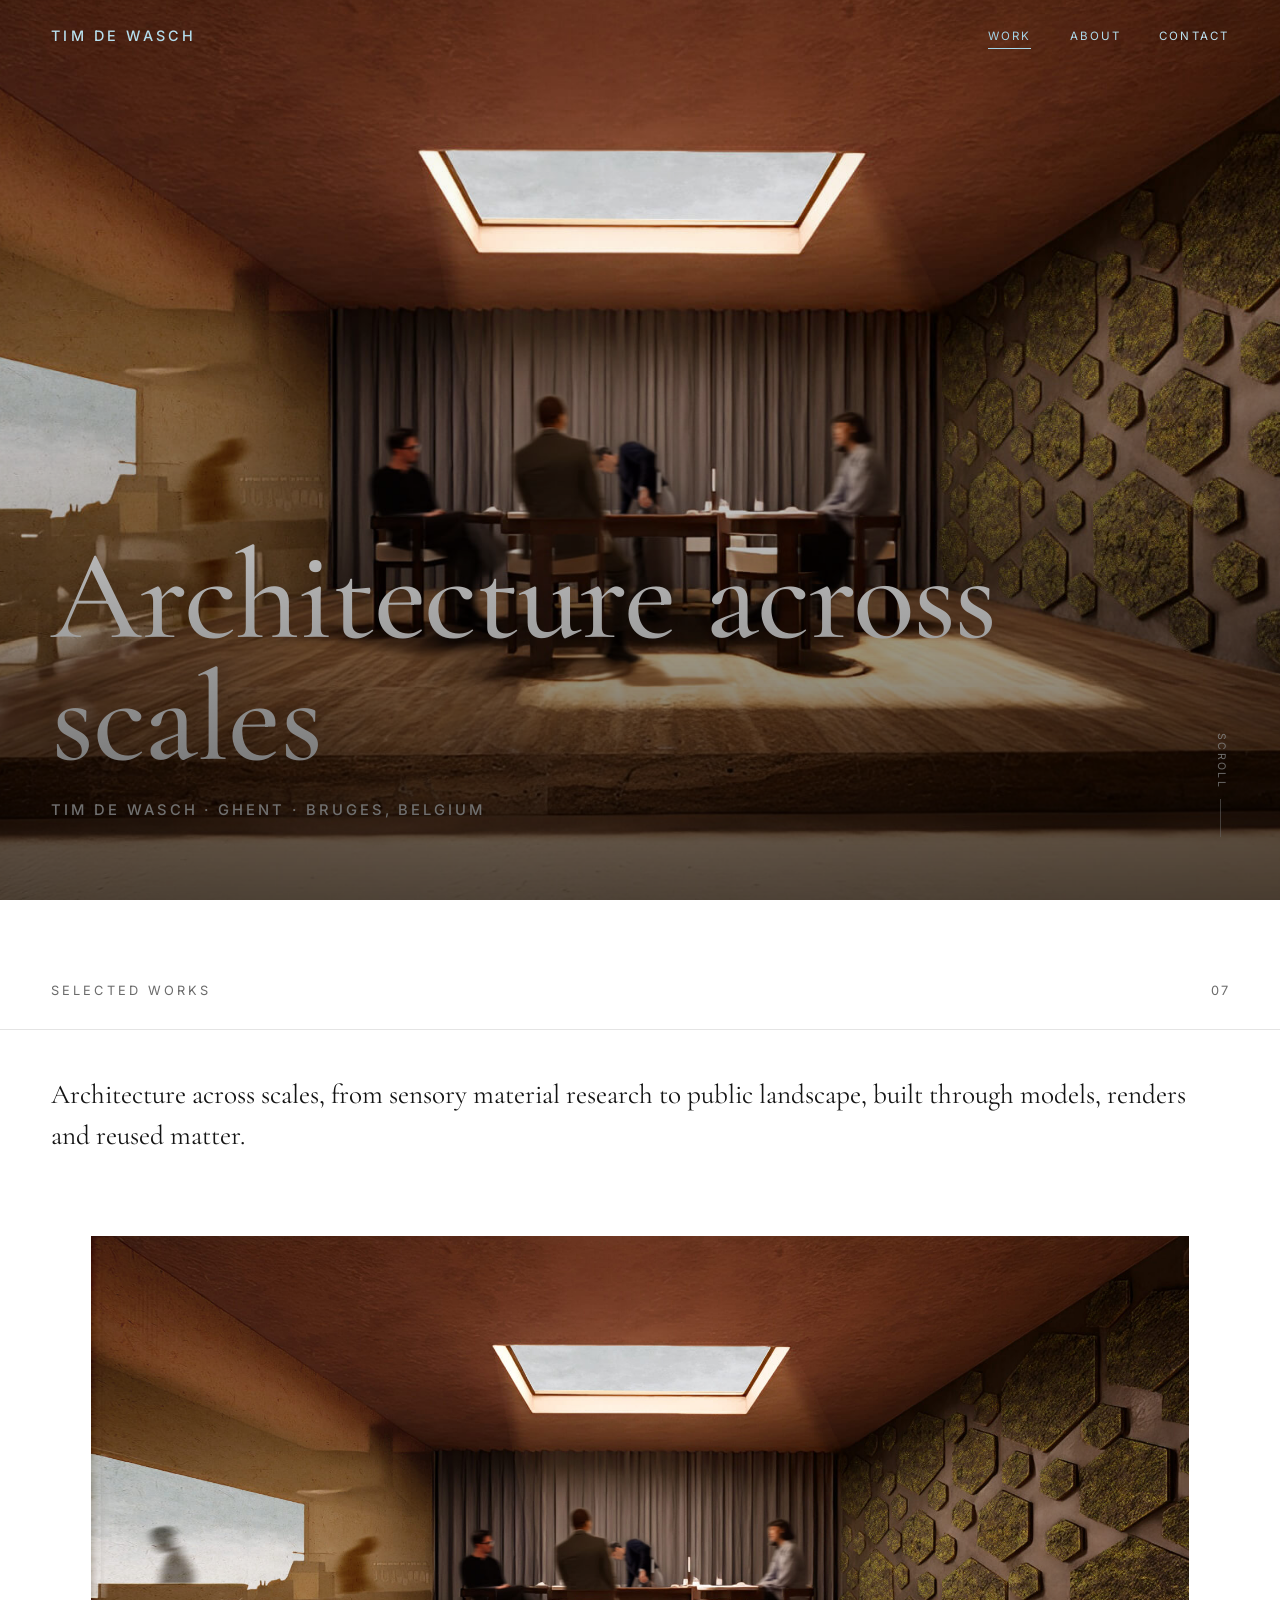
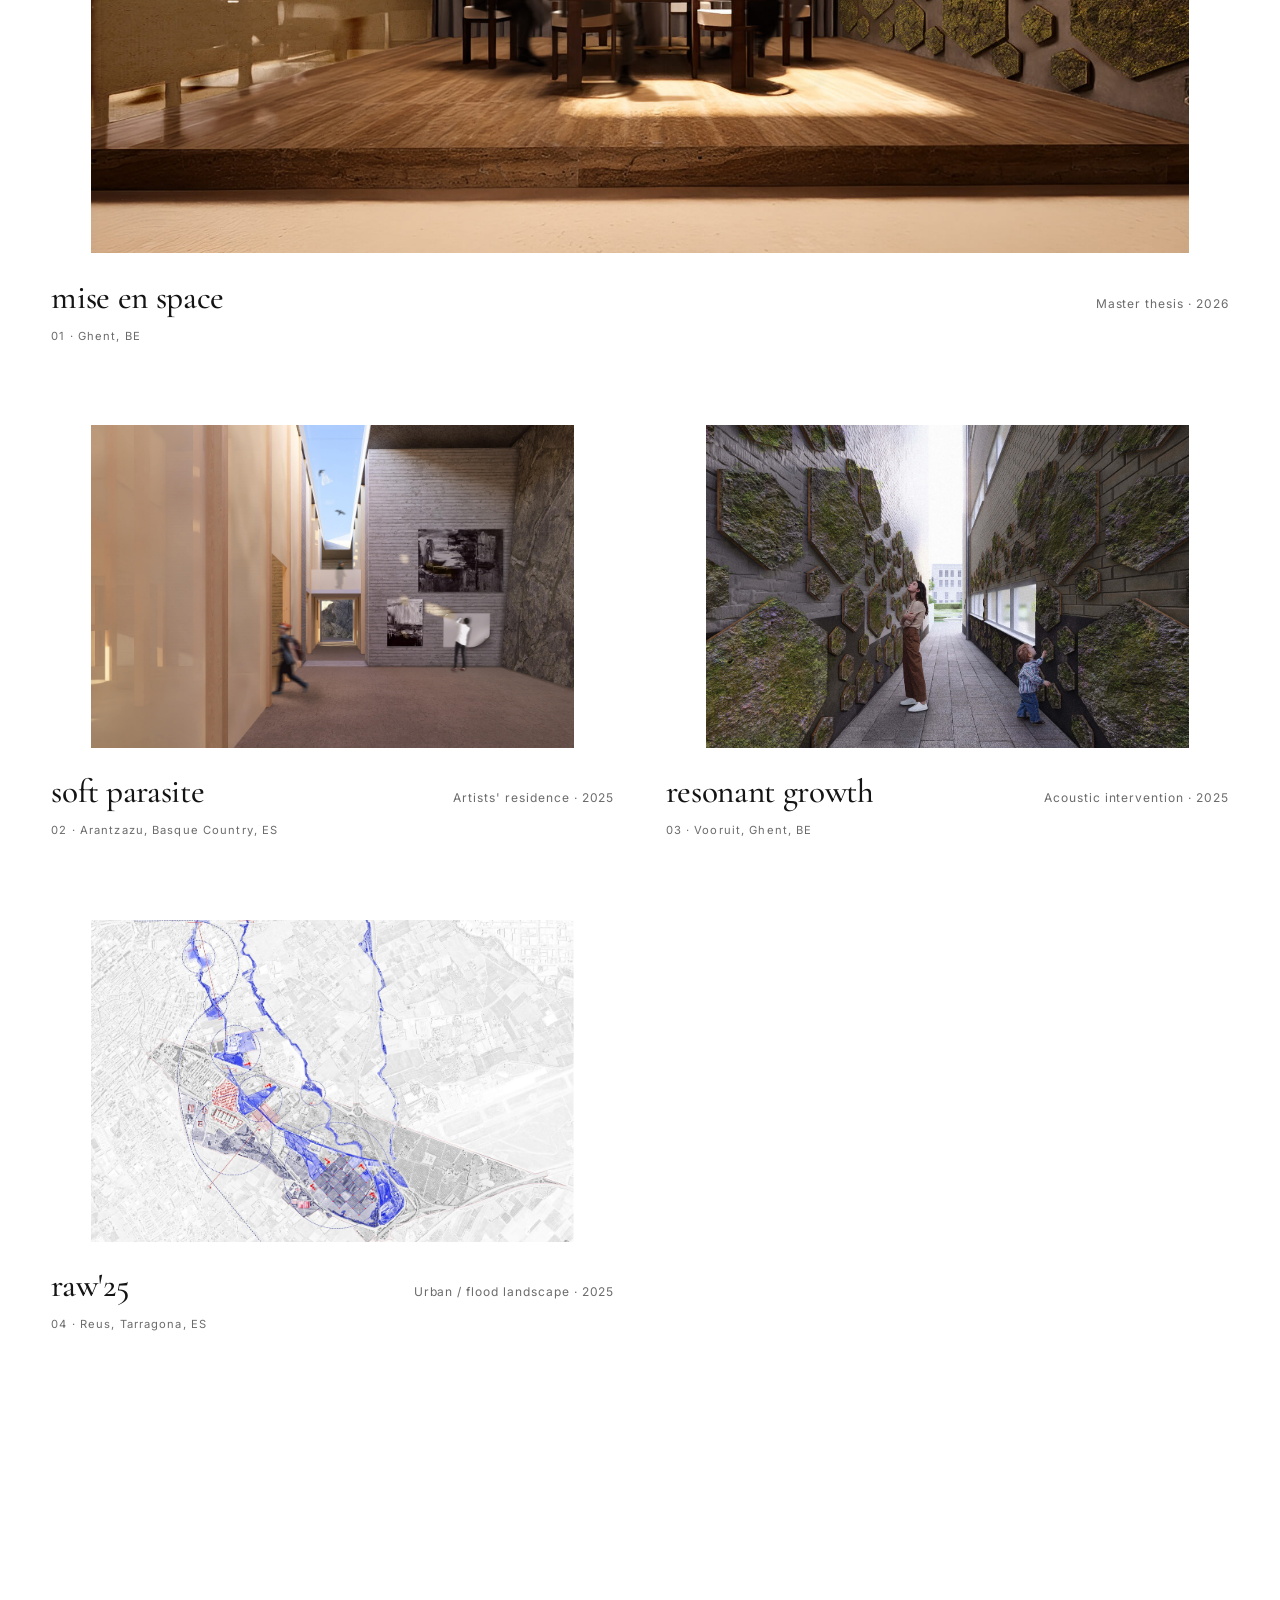
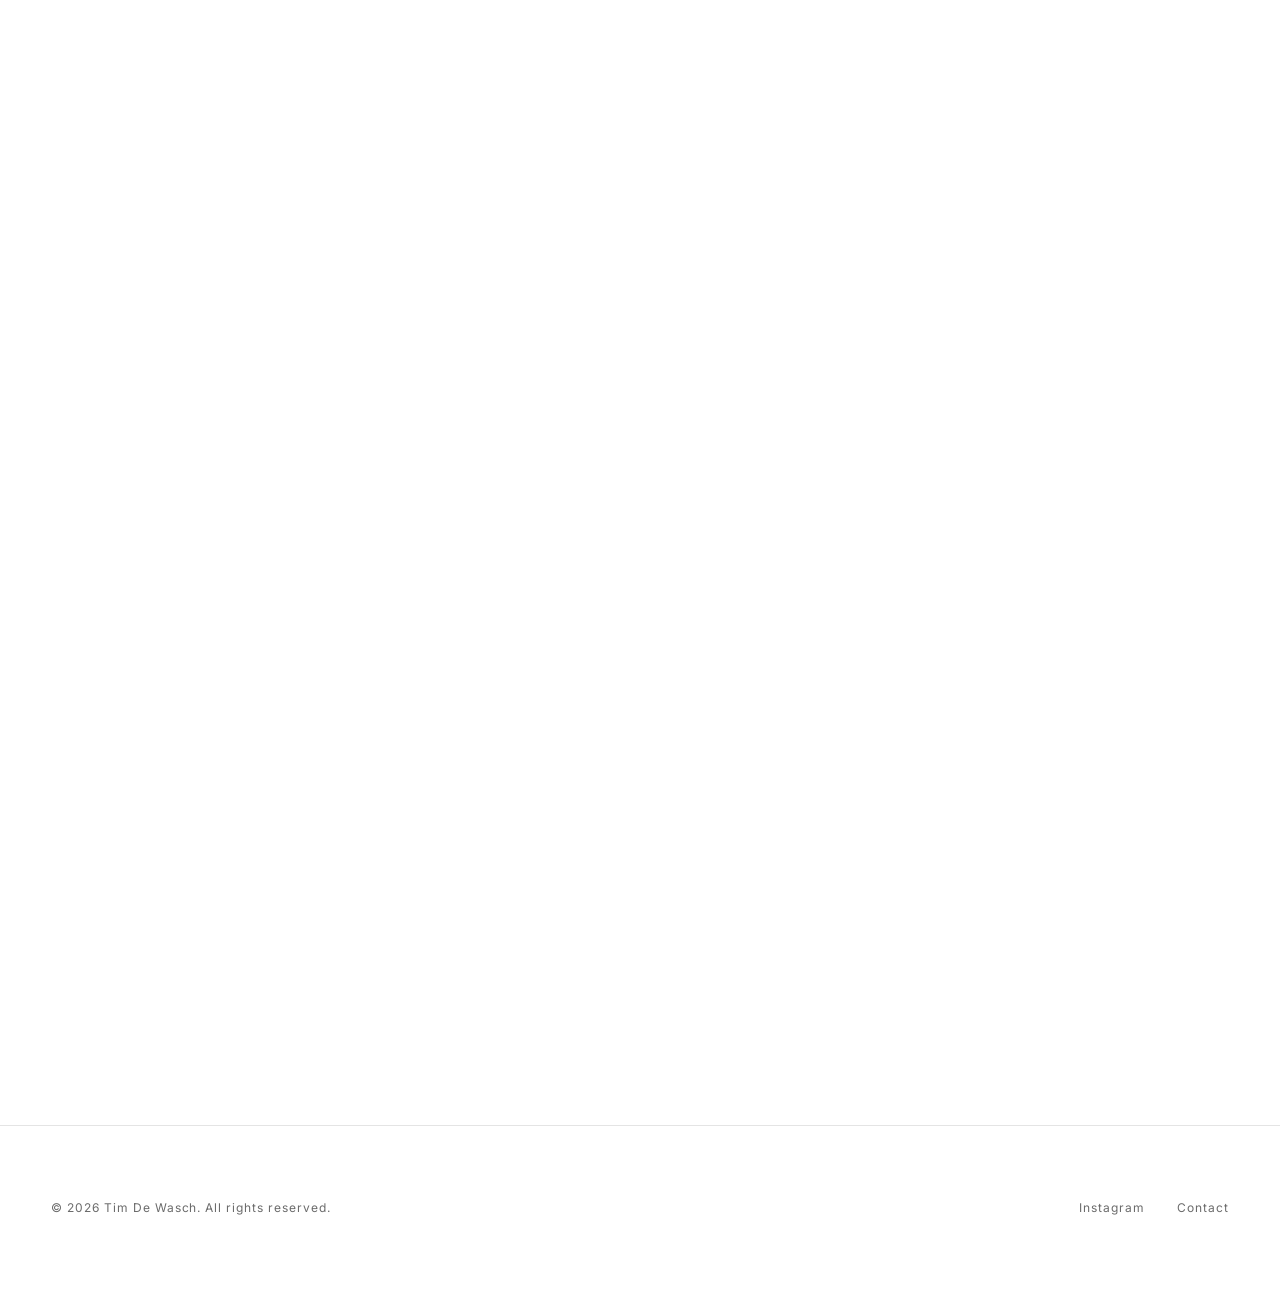
==== commit f76c2e84: "Polish editorial details across all pages per awwwards-inspired review Global: add scroll-triggered " ====
--- a/index.html
+++ b/index.html
@@ -6,10 +6,22 @@
   <meta name="theme-color" content="#ffffff">
   <title>Tim De Wasch · Architecture Portfolio</title>
   <meta name="description" content="Architecture portfolio of Tim De Wasch, selected works 2023-2026.">
+  <link rel="canonical" href="https://timdewasch9-dev.github.io/expert-potato/">
+  <meta property="og:type" content="website">
+  <meta property="og:site_name" content="Tim De Wasch">
+  <meta property="og:title" content="Tim De Wasch · Architecture Portfolio">
+  <meta property="og:description" content="Architecture portfolio of Tim De Wasch, selected works 2023-2026.">
+  <meta property="og:url" content="https://timdewasch9-dev.github.io/expert-potato/">
+  <meta property="og:image" content="https://timdewasch9-dev.github.io/expert-potato/assets/img/resonant-growth-7.jpg">
+  <meta name="twitter:card" content="summary_large_image">
+  <meta name="twitter:title" content="Tim De Wasch · Architecture Portfolio">
+  <meta name="twitter:description" content="Architecture portfolio of Tim De Wasch, selected works 2023-2026.">
+  <meta name="twitter:image" content="https://timdewasch9-dev.github.io/expert-potato/assets/img/resonant-growth-7.jpg">
   <link rel="preconnect" href="https://fonts.googleapis.com">
   <link rel="preconnect" href="https://fonts.gstatic.com" crossorigin>
   <link href="https://fonts.googleapis.com/css2?family=Cormorant+Garamond:wght@400;500;600&family=Inter:wght@300;400;500;600&display=swap" rel="stylesheet">
   <link rel="icon" type="image/svg+xml" href="assets/favicon.svg">
+  <link rel="apple-touch-icon" href="assets/apple-touch-icon.png">
   <link rel="stylesheet" href="css/style.css">
 </head>
 <body data-page="work">
@@ -19,7 +31,7 @@
   <main>
     <section class="hero" data-hero></section>
 
-    <div class="section-head">
+    <div class="section-head reveal">
       <h2>Selected Works</h2>
       <span class="count" data-count>00</span>
     </div>
--- a/css/style.css
+++ b/css/style.css
@@ -22,6 +22,12 @@
 * { box-sizing: border-box; }
 
 html { scroll-behavior: smooth; -webkit-text-size-adjust: 100%; }
+
+/* Crossfade between page loads where supported; ignored elsewhere. */
+@view-transition { navigation: auto; }
+
+a, button { cursor: pointer; }
+.site-footer a, .work-meta h3, .cv-row { transition: color 0.3s var(--ease), opacity 0.3s var(--ease), padding-left 0.3s var(--ease), border-color 0.3s var(--ease); }
 
 body {
   margin: 0;
@@ -117,7 +123,7 @@
 .hero::after {
   content: "";
   position: absolute; inset: 0;
-  background: linear-gradient(180deg, rgba(0,0,0,0.05) 0%, rgba(0,0,0,0) 35%, rgba(0,0,0,0.55) 100%);
+  background: linear-gradient(180deg, rgba(0,0,0,0.05) 0%, rgba(0,0,0,0) 32%, rgba(0,0,0,0.66) 100%);
   pointer-events: none;
 }
 .hero-inner {
@@ -129,19 +135,21 @@
 }
 .hero h1 {
   font-family: var(--font-serif);
-  font-size: clamp(2.8rem, 9vw, 7.5rem);
+  font-size: clamp(3rem, 10vw, 8.5rem);
   line-height: 0.95;
   font-weight: 500;
-  max-width: 16ch;
+  max-width: 100%;
   letter-spacing: -0.01em;
-  text-shadow: 0 2px 28px rgba(0,0,0,0.18);
+  text-shadow: 0 2px 28px rgba(0,0,0,0.22);
 }
 .hero .hero-sub {
-  margin-top: 1.1rem;
-  font-size: 0.78rem;
-  letter-spacing: 0.24em;
+  margin-top: 1.2rem;
+  font-size: 0.92rem;
+  letter-spacing: 0.2em;
   text-transform: uppercase;
-  opacity: 0.92;
+  font-weight: 500;
+  opacity: 1;
+  text-shadow: 0 1px 12px rgba(0,0,0,0.3);
 }
 .scroll-cue {
   position: absolute;
@@ -267,12 +275,14 @@
 }
 .portrait {
   width: 100%;
+  aspect-ratio: 4 / 5;
+  object-fit: cover;
   background: var(--paper-2);
   transition: transform 1.1s var(--ease);
 }
 .about-layout:hover .portrait { transform: scale(1.015); }
-.about-body p { font-size: clamp(1rem, 1.3vw, 1.15rem); margin: 0 0 1.4rem; max-width: 56ch; }
-.about-body p:first-child { font-family: var(--font-serif); font-size: clamp(1.5rem, 2.6vw, 2rem); line-height: 1.35; color: var(--ink); }
+.about-body p { font-size: clamp(1rem, 1.05vw, 1.125rem); line-height: 1.75; margin: 0 0 1.4rem; max-width: 58ch; }
+.about-body p:first-child { font-family: var(--font-serif); font-size: clamp(1.3rem, 1.9vw, 1.6rem); line-height: 1.5; color: var(--ink); }
 
 .about-meta { font-size: 0.78rem; letter-spacing: 0.06em; color: var(--ink-soft); margin: 1.5rem 0 0; }
 
@@ -285,25 +295,19 @@
   border-top: 1px solid var(--line);
 }
 .cv-block h2 {
-  font-size: 0.72rem; letter-spacing: 0.22em; text-transform: uppercase; color: var(--ink-soft);
-  padding-bottom: 1rem; margin-bottom: 0.5rem; border-bottom: 1px solid var(--line);
+  font-size: 0.8rem; letter-spacing: 0.22em; text-transform: uppercase; color: var(--ink); font-weight: 600;
+  padding-bottom: 1rem; margin-bottom: 0.5rem; border-bottom: 2px solid var(--ink);
 }
 .cv-row {
   display: grid; grid-template-columns: 90px 1fr; gap: 1rem; padding: 0.85rem 0;
   border-bottom: 1px solid var(--line);
-  transition: padding-left 0.4s var(--ease), border-color 0.4s var(--ease);
 }
 .cv-row:hover { padding-left: 0.5rem; border-color: var(--ink-soft); }
 .cv-row .yr { font-size: 0.75rem; letter-spacing: 0.06em; color: var(--ink-soft); padding-top: 0.15rem; }
 .cv-row .pl { font-size: 0.98rem; }
 .cv-row .pl small { display: block; color: var(--ink-soft); font-size: 0.85rem; margin-top: 0.2rem; }
-.cv-tags { display: flex; flex-wrap: wrap; gap: 0.5rem; }
-.cv-tags span {
-  border: 1px solid var(--line); padding: 0.45rem 0.8rem;
-  font-size: 0.78rem; letter-spacing: 0.04em; color: var(--ink);
-  transition: background 0.3s var(--ease), color 0.3s var(--ease);
-}
-.cv-tags span:hover { background: var(--ink); color: var(--paper); }
+.cv-tags { font-size: 0.95rem; line-height: 1.9; color: var(--ink); }
+.cv-tags span:not(:last-child)::after { content: " · "; color: var(--ink-soft); }
 .cv-langs { list-style: none; margin: 0; padding: 0; }
 .cv-langs li { display: flex; justify-content: space-between; padding: 0.7rem 0; border-bottom: 1px solid var(--line); font-size: 0.92rem; }
 .cv-langs li em { font-style: normal; color: var(--ink-soft); font-size: 0.82rem; }
@@ -320,6 +324,10 @@
 
 /* ---------------------------------------------------------------- contact -- */
 .contact-layout { padding: clamp(2rem, 6vh, 4rem) 0 clamp(5rem, 12vh, 8rem); }
+.contact-intro {
+  font-family: var(--font-serif); font-size: clamp(1.1rem, 2vw, 1.4rem); line-height: 1.5;
+  color: var(--ink-soft); max-width: 46ch; margin: 0.75rem 0 clamp(2rem, 5vh, 3rem);
+}
 .mail-cta {
   display: flex; align-items: center; gap: 1.4rem;
   padding: clamp(1.6rem, 4vh, 2.4rem) clamp(1.6rem, 4vw, 2.4rem);
@@ -346,10 +354,10 @@
 .contact-list { list-style: none; margin: 2rem 0 0; padding: 0; border-top: 1px solid var(--line); }
 .contact-list li {
   display: flex; align-items: baseline; gap: 2rem;
-  padding: 1.6rem 1rem; margin: 0 -1rem; border-bottom: 1px solid var(--line);
+  padding: 1.6rem 0; border-bottom: 1px solid var(--line);
   transition: background 0.4s var(--ease), padding-left 0.4s var(--ease);
 }
-.contact-list li:hover { background: var(--paper-2); padding-left: 1.5rem; }
+.contact-list li:hover { background: var(--paper-2); padding-left: 0.5rem; }
 .contact-list li span {
   flex: 0 0 130px; font-size: 0.72rem; letter-spacing: 0.18em; text-transform: uppercase; color: var(--ink-soft);
 }
@@ -379,7 +387,7 @@
 .project-images {
   display: grid;
   grid-template-columns: repeat(2, 1fr);
-  gap: clamp(1.25rem, 3vw, 2.5rem);
+  gap: clamp(2rem, 5vw, 3.5rem) clamp(1.25rem, 3vw, 2.5rem);
   padding-bottom: clamp(4rem, 10vh, 7rem);
 }
 .project-image { margin: 0; }
@@ -392,8 +400,9 @@
 .project-image:not(.is-main) img { aspect-ratio: 4 / 3; }
 .project-images img:hover { transform: scale(1.012); }
 .project-image.is-main img { max-height: 92vh; aspect-ratio: auto; }
+.project-image.is-contain img { object-fit: contain; background: var(--paper-2); }
 .project-image figcaption {
-  margin-top: 0.7rem;
+  margin-top: 0.9rem;
   font-size: 0.72rem; letter-spacing: 0.1em; text-transform: uppercase;
   color: var(--ink-soft);
 }
@@ -406,7 +415,9 @@
   padding: clamp(2.5rem, 7vh, 5rem) var(--pad);
   min-height: clamp(220px, 32vh, 360px);
   color: #fff;
-}
+  transition: filter 0.5s var(--ease);
+}
+.project-nav a:hover { filter: brightness(1.12); }
 .project-nav a:first-child { border-right: 1px solid var(--line); }
 .project-nav .nav-bg {
   position: absolute; inset: 0; width: 100%; height: 100%; object-fit: cover;
@@ -455,11 +466,11 @@
 .site-footer {
   border-top: 1px solid var(--line);
   padding: clamp(3rem, 8vh, 5rem) var(--pad);
-  display: flex; flex-wrap: wrap; gap: 1.5rem;
+  display: flex; flex-wrap: wrap; gap: clamp(1.25rem, 4vw, 3rem);
   align-items: baseline; justify-content: space-between;
-  font-size: 0.75rem; letter-spacing: 0.08em; color: var(--ink-soft);
-}
-.site-footer .foot-links { display: flex; gap: 1.5rem; }
+  font-size: 0.75rem; letter-spacing: 0.08em; line-height: 1.6; color: var(--ink-soft);
+}
+.site-footer .foot-links { display: flex; gap: clamp(1rem, 3vw, 2rem); }
 .site-footer a:hover { color: var(--ink); }
 
 /* ------------------------------------------------------------- reveal fx -- */
